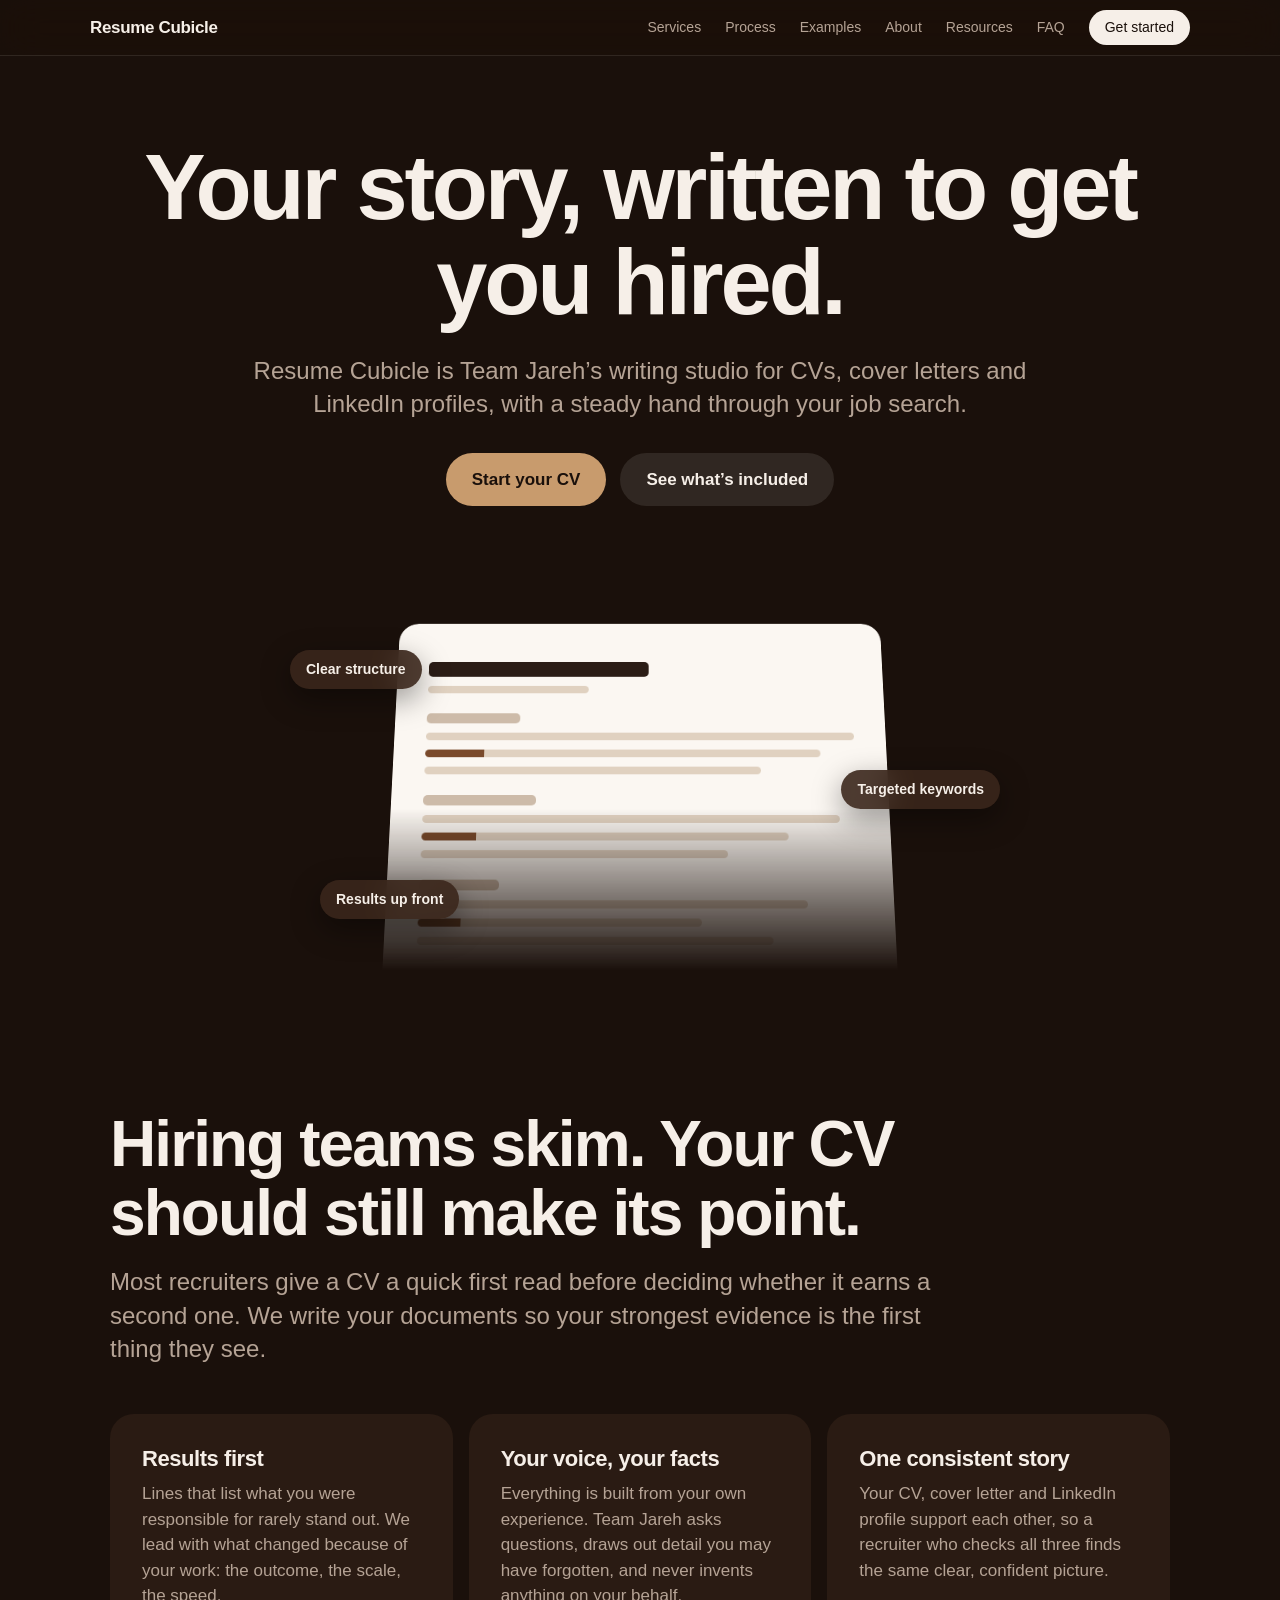
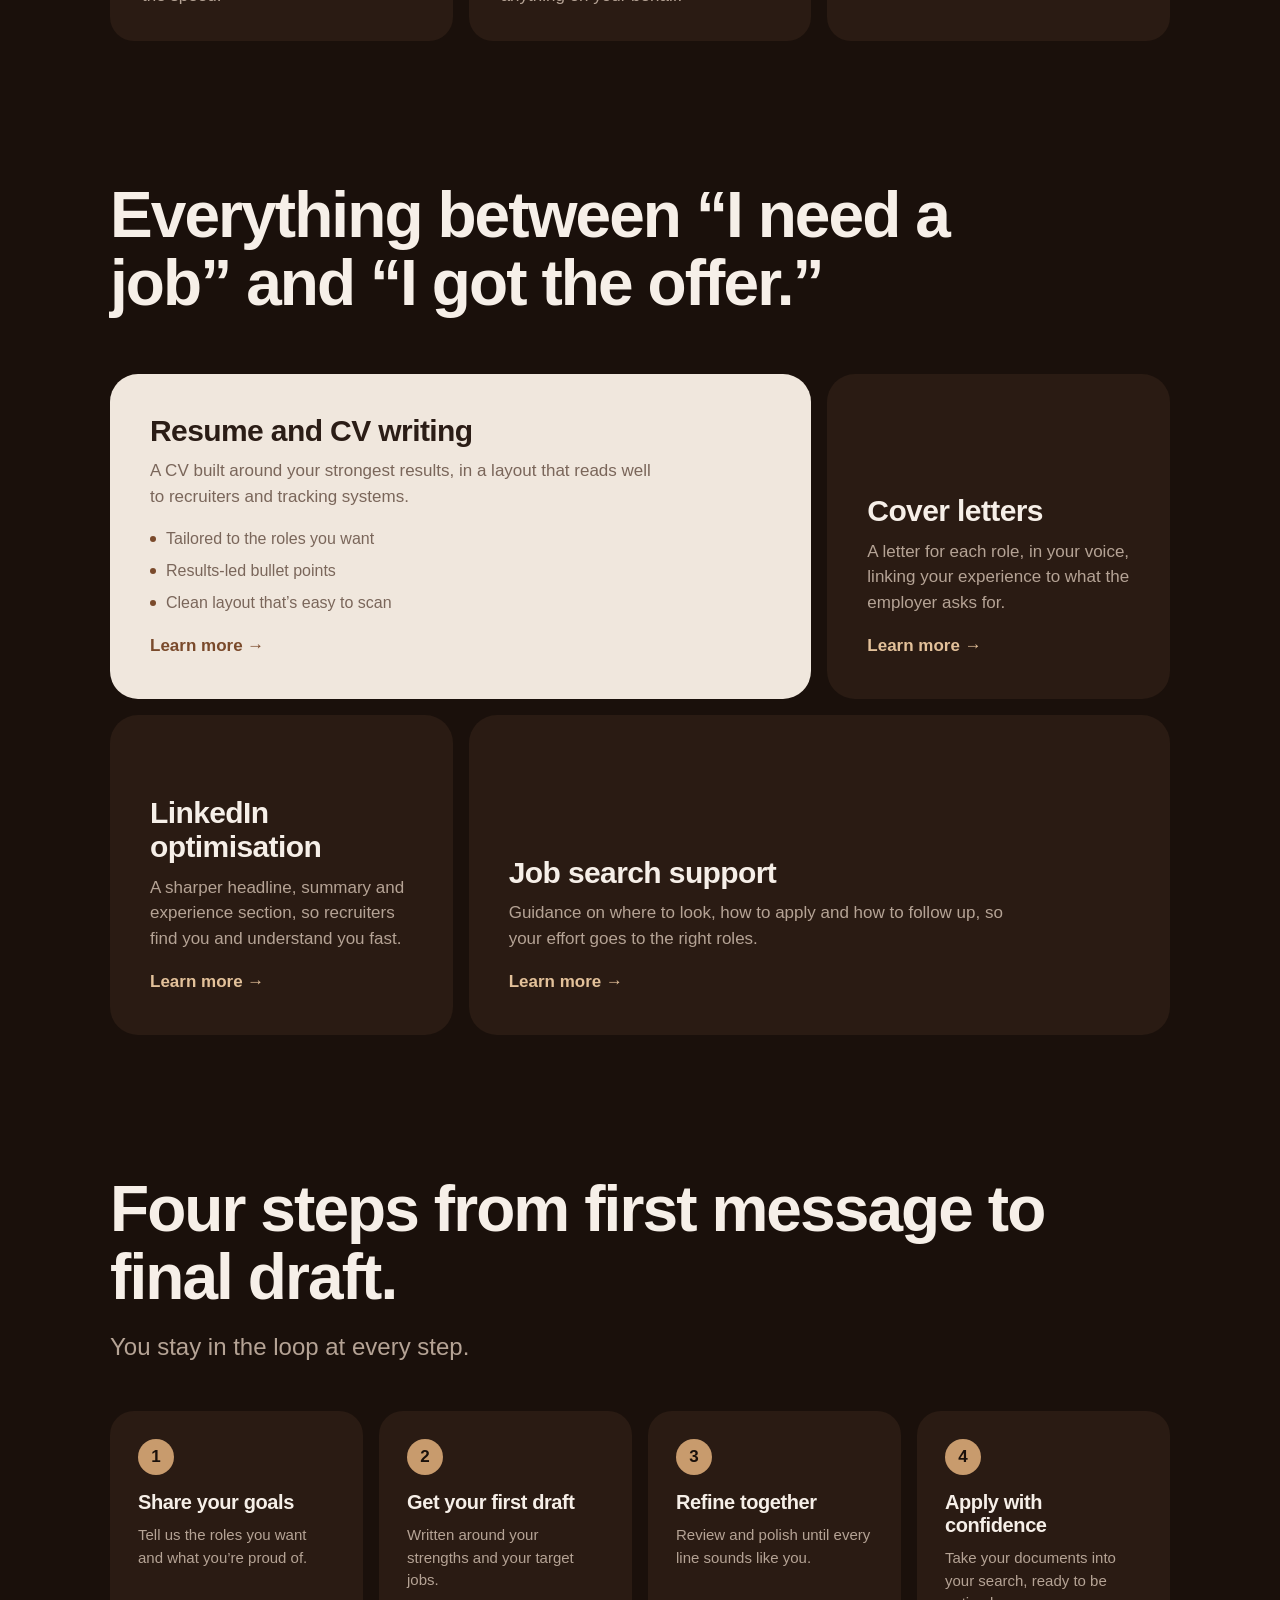
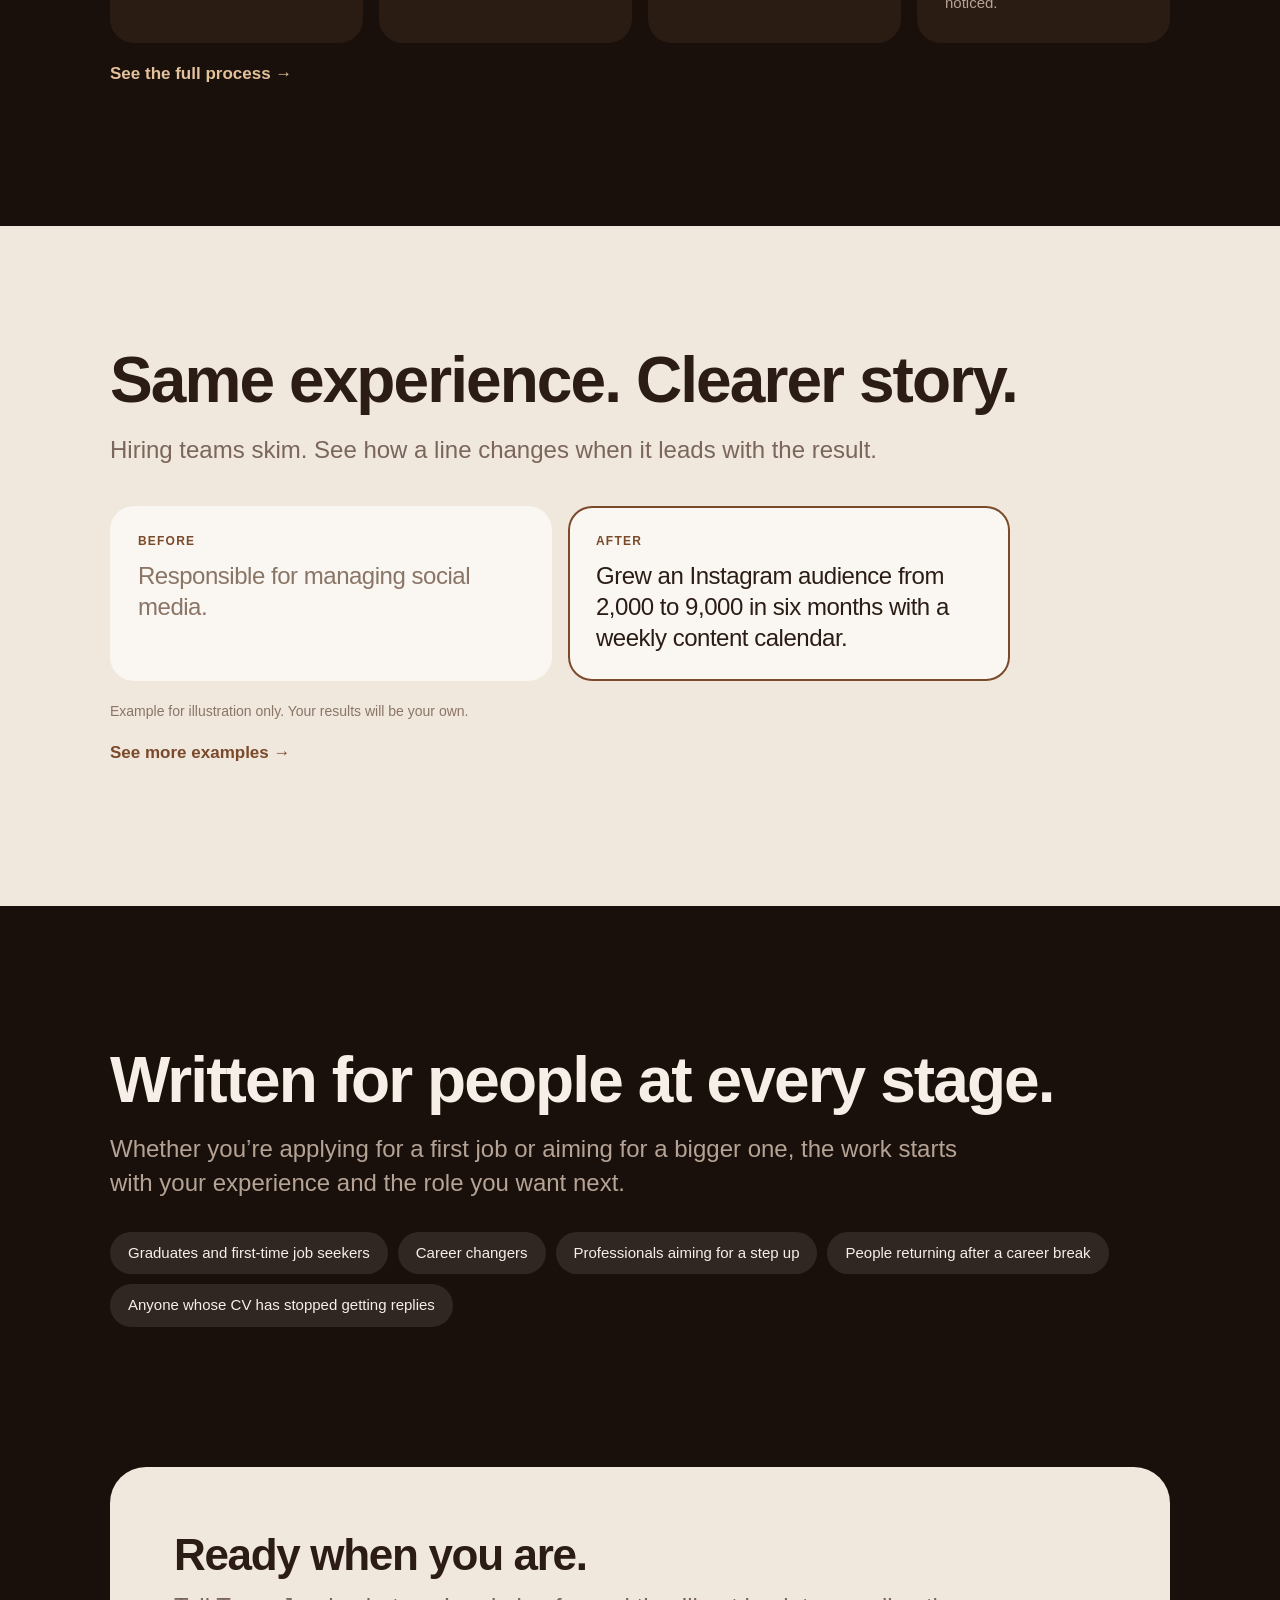
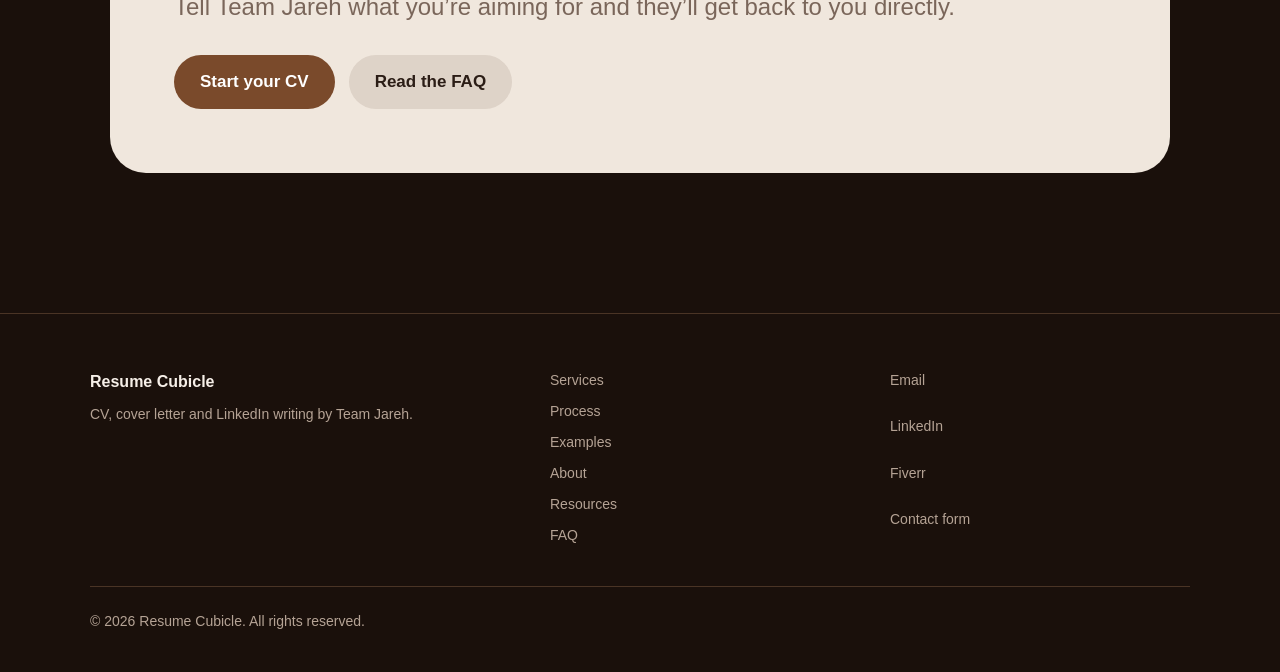
==== index.html @ 6e5d0e98 "first commit" ====
<!DOCTYPE html>
<html lang="en">
<head>
<meta charset="utf-8">
<meta name="viewport" content="width=device-width, initial-scale=1">
<title>Resume Cubicle | CV, cover letter and LinkedIn writing</title>
<meta name="description" content="Resume Cubicle by Team Jareh: CV and resume writing, cover letters, LinkedIn optimisation and job search support.">
<meta name="theme-color" content="#1a100b">
<link rel="stylesheet" href="styles.css">
</head>
<body>
<div class="bar"></div>
<header class="nav">
  <a class="logo" href="index.html">Resume Cubicle</a>
  <button class="menu" id="menu" aria-expanded="false" aria-controls="links">Menu</button>
  <nav id="links" aria-label="Main">
    <a href="services.html">Services</a><a href="process.html">Process</a><a href="examples.html">Examples</a><a href="about.html">About</a><a href="resources.html">Resources</a><a href="faq.html">FAQ</a>
    <a class="pill" href="contact.html">Get started</a>
  </nav>
</header>

<main id="top">
<section class="hero">
  <h1 class="split">Your story, written to get you hired.</h1>
  <p class="lead">Resume Cubicle is Team Jareh’s writing studio for CVs, cover letters and LinkedIn profiles, with a steady hand through your job search.</p>
  <div class="cta"><a class="btn p" href="contact.html">Start your CV</a><a class="btn g" href="services.html">See what’s included</a></div>
  <div class="stage">
    <div class="sheet" id="sheet" aria-hidden="true">
      <i class="t"></i><i style="--w:38%"></i>
      <i class="h" style="--w:22%"></i><i></i><i class="hl" style="--w:92%"></i><i style="--w:78%"></i>
      <i class="h" style="--w:26%"></i><i style="--w:96%"></i><i class="hl" style="--w:84%"></i><i style="--w:70%"></i>
      <i class="h" style="--w:18%"></i><i style="--w:88%"></i><i class="hl" style="--w:64%"></i><i style="--w:80%"></i>
    </div>
    <span class="chip c1" aria-hidden="true">Clear structure</span>
    <span class="chip c2" aria-hidden="true">Targeted keywords</span>
    <span class="chip c3" aria-hidden="true">Results up front</span>
  </div>
</section>

<section class="wrap">
  <h2 class="rv">Hiring teams skim. Your CV should still make its point.</h2>
  <p class="sub rv">Most recruiters give a CV a quick first read before deciding whether it earns a second one. We write your documents so your strongest evidence is the first thing they see.</p>
  <div class="grid3">
    <article class="card rv">
      <h3>Results first</h3>
      <p>Lines that list what you were responsible for rarely stand out. We lead with what changed because of your work: the outcome, the scale, the speed.</p>
    </article>
    <article class="card rv">
      <h3>Your voice, your facts</h3>
      <p>Everything is built from your own experience. Team Jareh asks questions, draws out detail you may have forgotten, and never invents anything on your behalf.</p>
    </article>
    <article class="card rv">
      <h3>One consistent story</h3>
      <p>Your CV, cover letter and LinkedIn profile support each other, so a recruiter who checks all three finds the same clear, confident picture.</p>
    </article>
  </div>
</section>

<section class="wrap" id="services">
  <h2 class="rv">Everything between “I need a job” and “I got the offer.”</h2>
  <div class="bento">
    <article class="tile dark wide rv">
      <h3>Resume and CV writing</h3>
      <p>A CV built around your strongest results, in a layout that reads well to recruiters and tracking systems.</p>
      <ul><li>Tailored to the roles you want</li><li>Results-led bullet points</li><li>Clean layout that’s easy to scan</li></ul>
      <a class="more" href="services.html#cv">Learn more →</a>
    </article>
    <article class="tile s rv">
      <h3>Cover letters</h3>
      <p>A letter for each role, in your voice, linking your experience to what the employer asks for.</p>
      <a class="more" href="services.html#cover">Learn more →</a>
    </article>
    <article class="tile s rv">
      <h3>LinkedIn optimisation</h3>
      <p>A sharper headline, summary and experience section, so recruiters find you and understand you fast.</p>
      <a class="more" href="services.html#linkedin">Learn more →</a>
    </article>
    <article class="tile wide rv">
      <h3>Job search support</h3>
      <p>Guidance on where to look, how to apply and how to follow up, so your effort goes to the right roles.</p>
      <a class="more" href="services.html#search">Learn more →</a>
    </article>
  </div>
</section>

<section class="wrap">
  <h2 class="rv">Four steps from first message to final draft.</h2>
  <p class="sub rv">You stay in the loop at every step.</p>
  <ol class="minis">
    <li class="rv"><b>1</b><h3>Share your goals</h3><p>Tell us the roles you want and what you’re proud of.</p></li>
    <li class="rv"><b>2</b><h3>Get your first draft</h3><p>Written around your strengths and your target jobs.</p></li>
    <li class="rv"><b>3</b><h3>Refine together</h3><p>Review and polish until every line sounds like you.</p></li>
    <li class="rv"><b>4</b><h3>Apply with confidence</h3><p>Take your documents into your search, ready to be noticed.</p></li>
  </ol>
  <a class="more" href="process.html">See the full process →</a>
</section>

<section class="night">
  <div class="wrap">
    <h2 class="rv">Same experience. Clearer story.</h2>
    <p class="sub rv">Hiring teams skim. See how a line changes when it leads with the result.</p>
    <div class="pair rv">
      <div class="b"><small>Before</small>Responsible for managing social media.</div>
      <div class="a"><small>After</small>Grew an Instagram audience from 2,000 to 9,000 in six months with a weekly content calendar.</div>
    </div>
    <p class="fine">Example for illustration only. Your results will be your own.</p>
    <a class="more" href="examples.html">See more examples →</a>
  </div>
</section>

<section class="wrap">
  <h2 class="rv">Written for people at every stage.</h2>
  <p class="sub rv">Whether you’re applying for a first job or aiming for a bigger one, the work starts with your experience and the role you want next.</p>
  <div class="pills rv">
    <span>Graduates and first-time job seekers</span><span>Career changers</span><span>Professionals aiming for a step up</span><span>People returning after a career break</span><span>Anyone whose CV has stopped getting replies</span>
  </div>
</section>

<section class="band">
  <div class="box rv">
    <div>
      <h2>Ready when you are.</h2>
      <p class="sub">Tell Team Jareh what you’re aiming for and they’ll get back to you directly.</p>
    </div>
    <div class="cta"><a class="btn p" href="contact.html">Start your CV</a><a class="btn g" href="faq.html">Read the FAQ</a></div>
  </div>
</section>
</main>

<footer>
  <div class="foot">
    <div><b>Resume Cubicle</b><p>CV, cover letter and LinkedIn writing by Team Jareh.</p></div>
    <ul>
      <li><a href="services.html">Services</a></li><li><a href="process.html">Process</a></li><li><a href="examples.html">Examples</a></li><li><a href="about.html">About</a></li><li><a href="resources.html">Resources</a></li><li><a href="faq.html">FAQ</a></li>
    </ul>
    <ul>
      <li><a data-link="email" href="contact.html">Email</a></li>
      <li><a data-link="linkedin" href="contact.html" target="_blank" rel="noopener noreferrer">LinkedIn</a></li>
      <li><a data-link="fiverr" href="contact.html" target="_blank" rel="noopener noreferrer">Fiverr</a></li>
      <li><a href="contact.html">Contact form</a></li>
    </ul>
  </div>
  <p class="copy">© <span data-year></span> Resume Cubicle. All rights reserved.</p>
</footer>
<script src="app.js"></script>
</body>
</html>
---- styles.css ----
:root{--ink:#f6efe8;--mute:#b5a395;--bg:#1a100b;--mist:#2a1b13;--ac:#c89b6d;--ac2:#e3c19a;--alt:#f0e7dd;--deep:#7a4a2b;--line:#4a3425;--ease:cubic-bezier(.16,1,.3,1)}
*{box-sizing:border-box;margin:0}
html{scroll-behavior:smooth;scroll-padding-top:72px}
body{font:17px/1.5 -apple-system,BlinkMacSystemFont,"SF Pro Display","Segoe UI",Inter,Roboto,Helvetica,Arial,sans-serif;color:var(--ink);background:var(--bg);-webkit-font-smoothing:antialiased}
a{color:inherit;text-decoration:none}
:focus-visible{outline:3px solid var(--ac);outline-offset:3px;border-radius:8px}

/* Progress bar and navigation */
.bar{position:fixed;inset:0 0 auto;height:3px;z-index:60;background:var(--ac);transform:scaleX(var(--sp,0));transform-origin:left}
.nav{position:fixed;inset:0 0 auto;z-index:50;height:56px;display:flex;align-items:center;justify-content:space-between;padding:0 max(20px,calc((100vw - 1100px)/2));background:rgba(26,16,11,.72);-webkit-backdrop-filter:saturate(180%) blur(20px);backdrop-filter:saturate(180%) blur(20px);border-bottom:1px solid rgba(246,239,232,.1)}
.logo{font-weight:650;letter-spacing:-.02em}
.nav nav{display:flex;gap:24px;align-items:center;font-size:14px;color:var(--mute)}
.nav nav a:hover,.nav nav a[aria-current=page]{color:var(--ink)}
.nav .pill{background:var(--ink);color:var(--bg);padding:7px 16px;border-radius:99px}
.nav .pill:hover,.nav nav a.pill[aria-current=page]{color:var(--bg);background:var(--ac)}
.menu{display:none;background:none;border:0;font:inherit;font-size:14px;color:var(--mute);cursor:pointer}

/* Headings and text */
.hero{padding:140px 20px 0;text-align:center;overflow:hidden}
h1{font-size:clamp(42px,8vw,92px);line-height:1.03;letter-spacing:-.035em;font-weight:700;max-width:11em;margin:0 auto}
h1 .w{display:inline-block;opacity:0;transform:translateY(.5em);filter:blur(12px);animation:up 1.1s var(--ease) forwards;animation-delay:calc(var(--i)*90ms + 150ms)}
@keyframes up{to{opacity:1;transform:none;filter:none}}
h2{font-size:clamp(32px,5.5vw,64px);line-height:1.07;letter-spacing:-.03em;font-weight:700;max-width:15em}
h3{font-size:clamp(22px,3vw,30px);letter-spacing:-.02em;line-height:1.15;margin-bottom:10px}
.lead,.sub{color:var(--mute);line-height:1.4;font-size:clamp(18px,2.2vw,24px)}
.lead{max-width:34em;margin:24px auto 0}
.sub{margin-top:18px;max-width:36em}
.eyebrow{font-size:13px;font-weight:600;letter-spacing:.1em;text-transform:uppercase;color:var(--ac2);margin-bottom:18px}
.page-head{max-width:1100px;margin:0 auto;padding:140px 20px 0}
.page-head h1{font-size:clamp(38px,6.5vw,76px);margin:0;max-width:13em}
.page-head .lead{margin:22px 0 0;max-width:36em}
.page-head + .wrap{padding-top:64px}
.more{display:inline-block;margin-top:18px;font-weight:600;color:var(--ac2)}
.more:hover{text-decoration:underline}
.fine{margin-top:20px;font-size:14px;color:#8a7566}

/* Buttons */
.cta{display:flex;gap:14px;justify-content:center;flex-wrap:wrap;margin-top:32px}
.cta.left{justify-content:flex-start}
.btn{display:inline-block;padding:14px 26px;border:0;border-radius:99px;font:inherit;font-weight:600;cursor:pointer;transition:transform .3s var(--ease),background .3s}
.btn:active{transform:scale(.96)}
.btn.p{background:var(--ac);color:#1a100b}.btn.p:hover{background:#dcb88f}
.btn.g{background:rgba(246,239,232,.1)}.btn.g:hover{background:rgba(246,239,232,.17)}
.btn:disabled{opacity:.6;cursor:wait}

/* Hero resume sheet */
.stage{position:relative;max-width:560px;margin:64px auto 0;perspective:1200px}
.sheet{position:relative;overflow:hidden;height:400px;background:#fbf7f2;border-radius:22px 22px 0 0;padding:36px 36px 0;text-align:left;box-shadow:inset 0 0 0 1px rgba(246,239,232,.1);-webkit-mask-image:linear-gradient(#000 55%,transparent);mask-image:linear-gradient(#000 55%,transparent);transform-origin:50% 100%;transform:rotateX(calc(14deg*(1 - var(--p,0)))) scale(calc(.92 + .08*var(--p,0)))}
.sheet i{display:block;height:9px;width:var(--w,100%);margin:11px 0;border-radius:5px;background:#e0d1c0;transform-origin:left;animation:draw .9s var(--ease) both;animation-delay:var(--d,0s)}
.sheet i.t{height:18px;width:52%;background:#2b1d16}
.sheet i.h{height:12px;background:#cdbba9;margin-top:24px}
.sheet i.hl{background:linear-gradient(90deg,#7a4a2b calc(15% + var(--p,0)*85%),#e0d1c0 0)}
@keyframes draw{from{transform:scaleX(0)}}
.chip{position:absolute;padding:9px 16px;border-radius:99px;font-size:14px;font-weight:600;background:rgba(58,38,27,.9);-webkit-backdrop-filter:blur(14px);backdrop-filter:blur(14px);box-shadow:0 10px 30px rgba(0,0,0,.4);animation:float 6s ease-in-out infinite}
.c1{left:-70px;top:80px}.c2{right:-80px;top:200px;animation-delay:-2s}.c3{left:-40px;top:310px;animation-delay:-4s}
@keyframes float{50%{transform:translateY(-12px)}}

/* Layout blocks */
.wrap{max-width:1100px;margin:0 auto;padding:140px 20px 0}
.grid3{display:grid;grid-template-columns:repeat(3,1fr);gap:16px;margin-top:48px}
.card{padding:32px;border-radius:24px;background:var(--mist)}
.card h3{font-size:22px}
.card p{color:var(--mute)}
.card .list{margin-top:16px}
.list{list-style:none;padding:0;display:grid;gap:10px}
.list li{display:flex;gap:12px;color:var(--ink)}
.list li::before{content:"";flex:none;width:6px;height:6px;margin-top:.62em;border-radius:50%;background:var(--ac2)}
.pills{display:flex;flex-wrap:wrap;gap:10px;margin-top:32px}
.pills a,.pills span{padding:10px 18px;border-radius:99px;background:rgba(246,239,232,.1);font-size:15px}
.pills a:hover{background:rgba(246,239,232,.17)}

/* Bento tiles */
.bento{display:grid;grid-template-columns:repeat(6,1fr);gap:16px;margin-top:56px}
.tile{position:relative;overflow:hidden;grid-column:span 3;min-height:320px;padding:40px;border-radius:28px;background:var(--mist);display:flex;flex-direction:column;justify-content:flex-end}
.tile.wide{grid-column:span 4}.tile.s{grid-column:span 2}
.tile p{color:var(--mute);max-width:30em}
.tile.dark{background:var(--alt);color:#2b1d16}.tile.dark p,.tile.dark li{color:#7a665a}.tile.dark li::before{background:var(--deep)}.tile.dark .more{color:var(--deep)}
.tile ul{list-style:none;padding:0;margin-top:18px;display:grid;gap:8px}
.tile li{display:flex;align-items:center;gap:10px;font-size:16px}
.tile li::before{content:"";width:6px;height:6px;border-radius:50%;background:var(--ac2)}
.tile::after{content:"";position:absolute;inset:0;pointer-events:none;opacity:0;transition:opacity .4s;background:radial-gradient(360px circle at var(--mx,50%) var(--my,50%),rgba(200,155,109,.14),transparent 60%)}
.tile:hover::after{opacity:1}

/* Short step cards (home) */
.minis{list-style:none;padding:0;display:grid;grid-template-columns:repeat(4,1fr);gap:16px;margin-top:48px}
.minis li{padding:28px;border-radius:24px;background:var(--mist)}
.minis b{display:grid;place-items:center;width:36px;height:36px;margin-bottom:16px;border-radius:50%;background:var(--ac);color:#1a100b}
.minis h3{font-size:20px}
.minis p{color:var(--mute);font-size:15px}

/* Process timeline */
.proc{display:grid;grid-template-columns:1fr 1.2fr;gap:60px;align-items:start}
.proc .sticky{position:sticky;top:120px}
.steps{list-style:none;position:relative;padding-left:44px;border-left:2px solid var(--line)}
.steps::before{content:"";position:absolute;left:-2px;top:0;width:2px;height:calc(var(--sf,0)*100%);background:var(--ac)}
.step{position:relative;padding-bottom:96px}
.js .step{opacity:.28;transition:opacity .6s}
.step:last-child{padding-bottom:0}
.js .step.on{opacity:1}
.step p{color:var(--mute);max-width:28em;margin-top:10px}
.step .list{margin-top:16px}
.n{position:absolute;left:-65px;top:0;width:40px;height:40px;border-radius:50%;display:grid;place-items:center;font-weight:700;background:var(--bg);border:2px solid var(--line);transition:.5s var(--ease)}
.step.on .n{background:var(--ac);border-color:var(--ac);color:#1a100b;transform:scale(1.08)}

/* Two-column sections (services, resources) */
.sec{display:grid;grid-template-columns:1fr 1.5fr;gap:60px;padding:72px 0;border-top:1px solid var(--line)}
.sec .head{position:sticky;top:110px;align-self:start}
.sec .num{font-size:14px;font-weight:600;letter-spacing:.1em;color:var(--ac2)}
.sec h2{font-size:clamp(28px,4vw,44px);margin-top:10px}
.sec h4{margin-top:30px;font-size:13px;letter-spacing:.1em;text-transform:uppercase;color:var(--ac2)}
.sec p{color:var(--mute);margin-top:12px;max-width:36em}
.sec .list{margin-top:14px}
.sec .ex{margin-top:16px;padding:20px 24px;border-radius:18px;background:var(--mist);color:var(--ink);max-width:36em}

/* Table */
.tblwrap{overflow-x:auto;margin-top:40px;border-radius:24px;background:var(--mist)}
table{width:100%;min-width:560px;border-collapse:collapse}
th,td{padding:20px 26px;text-align:left;vertical-align:top;border-bottom:1px solid var(--line)}
th{font-size:13px;letter-spacing:.08em;text-transform:uppercase;color:var(--ac2);font-weight:600}
td{color:var(--mute)}td:first-child{color:var(--ink);font-weight:600}
tr:last-child td{border-bottom:0}

/* Before / after */
.night{margin-top:140px;padding-bottom:140px;background:var(--alt);color:#2b1d16}
.page-head + .night{margin-top:80px}
.night .wrap{padding-top:120px}.page-head + .night .wrap{padding-top:72px}
.night .sub{color:#7a665a}
.seg{position:relative;display:inline-flex;margin-top:32px;padding:4px;border-radius:99px;background:#e2d3c3}
.seg.stick{position:sticky;top:70px;z-index:5;box-shadow:0 6px 20px rgba(60,30,10,.12)}
.seg::before{content:"";position:absolute;top:4px;bottom:4px;left:4px;width:calc(50% - 4px);border-radius:99px;background:#d6c3af;transition:transform .5s var(--ease),background .5s}
.seg[data-v=after]::before{transform:translateX(100%);background:var(--deep)}.seg[data-v=after] button[aria-pressed=true]{color:#fff}
.seg button{position:relative;z-index:1;border:0;background:none;color:#2b1d16;font:inherit;font-size:15px;padding:10px 28px;border-radius:99px;cursor:pointer}
.grp{margin-top:56px;font-size:14px;letter-spacing:.1em;text-transform:uppercase;color:var(--deep)}
.bl{list-style:none;padding:0;margin-top:16px;display:grid;gap:14px;max-width:780px}
.bl li{padding:22px 26px;border-radius:20px;background:#faf6f1;font-size:clamp(18px,2.6vw,26px);line-height:1.25;letter-spacing:-.02em;transition:color .5s}
.bl[data-v=before] li{color:#8a7566}
.bl .txt{display:block;transition:opacity .3s,transform .5s var(--ease),filter .3s}
.bl.swap .txt{opacity:0;transform:translateY(10px);filter:blur(6px)}
.bl.swap li:nth-child(2) .txt{transition-delay:.06s}.bl.swap li:nth-child(3) .txt{transition-delay:.12s}
.bl small{display:block;margin-top:10px;font-size:14px;letter-spacing:0;color:#8a7566}
.pair{display:grid;grid-template-columns:1fr 1fr;gap:16px;margin-top:40px;max-width:900px}
.pair div{padding:28px;border-radius:24px;background:#faf6f1;font-size:clamp(18px,2.2vw,24px);line-height:1.3;letter-spacing:-.02em}
.pair .b{color:#8a7566}.pair .a{box-shadow:inset 0 0 0 2px var(--deep)}
.pair small{display:block;margin-bottom:10px;font-size:12px;font-weight:600;letter-spacing:.1em;text-transform:uppercase;color:var(--deep)}
.night .more{color:var(--deep)}

/* FAQ */
.faq{max-width:780px;margin-top:24px}
.faq h3{margin:56px 0 0;font-size:14px;letter-spacing:.1em;text-transform:uppercase;color:var(--ac2)}
details{padding:22px 0;border-bottom:1px solid var(--line)}
summary{display:flex;justify-content:space-between;gap:20px;list-style:none;cursor:pointer;font-size:clamp(18px,2.4vw,22px);font-weight:600}
summary::-webkit-details-marker{display:none}
summary::after{content:"+";font-size:30px;font-weight:300;line-height:1;color:var(--mute);transition:transform .4s var(--ease)}
details[open] summary::after{transform:rotate(45deg)}
details p{margin-top:12px;color:var(--mute);animation:drop .5s var(--ease)}
@keyframes drop{from{opacity:0;transform:translateY(-8px)}}

/* Closing call to action */
.band{max-width:1100px;margin:140px auto 0;padding:0 20px}
.band .box{display:flex;flex-wrap:wrap;align-items:center;justify-content:space-between;gap:32px;padding:clamp(28px,6vw,64px);border-radius:36px;background:var(--alt);color:#2b1d16}
.band h2{font-size:clamp(28px,4vw,44px)}
.band .sub{color:#7a665a;margin-top:12px}
.band .cta{margin-top:0}
.band .btn.p{background:var(--deep);color:#fff}.band .btn.p:hover{background:#5c3720}
.band .btn.g{background:rgba(60,30,10,.1);color:#2b1d16}.band .btn.g:hover{background:rgba(60,30,10,.17)}

/* Contact */
.contact{max-width:1100px;margin:64px auto 0;padding:0 20px}
.panel{display:grid;grid-template-columns:1fr 1fr;gap:48px;padding:clamp(28px,6vw,72px);border-radius:36px;color:#2b1d16;background:#ebdfd2}
.panel .sub{color:#7a665a}.panel .fine{color:#7a665a;min-height:1.5em}
form{display:grid;gap:18px}
label{display:grid;gap:8px;font-size:14px;color:#7a665a}
input,select,textarea{width:100%;padding:14px 16px;border:1px solid rgba(60,30,10,.2);border-radius:14px;background:rgba(255,255,255,.6);color:#2b1d16;font:inherit;font-size:16px}
select option{color:#000}
input:focus,select:focus,textarea:focus{outline:2px solid var(--deep);outline-offset:2px}
.panel .btn.p{background:var(--deep);color:#fff}.panel .btn.p:hover{background:#5c3720}
.links{list-style:none;padding:0;display:grid;gap:12px;margin-top:32px;max-width:360px}
.links a{display:flex;align-items:center;gap:14px;padding:8px 22px 8px 8px;border-radius:99px;font-weight:600;background:rgba(255,255,255,.6);border:1px solid rgba(60,30,10,.12);transition:transform .4s var(--ease),background .3s}
.links a:hover{background:#fff;transform:translateX(6px)}
.links svg{flex:none;width:44px;height:44px;padding:11px;border-radius:50%;background:var(--deep);color:#fff}
.hp{position:absolute;left:-9999px}

/* Footer */
footer{margin-top:140px;border-top:1px solid var(--line);padding:56px 20px 40px;color:var(--mute);font-size:14px}
.foot{max-width:1100px;margin:0 auto;display:grid;grid-template-columns:1.4fr 1fr 1fr;gap:40px}
.foot b{color:var(--ink);font-size:16px}
.foot p{margin-top:10px;max-width:24em}
.foot ul{list-style:none;padding:0;display:grid;gap:10px}
.foot a:hover{color:var(--ink)}
.copy{max-width:1100px;margin:40px auto 0;padding-top:24px;border-top:1px solid var(--line)}

/* Reveal on scroll */
.js .rv{opacity:0;transform:translateY(32px);transition:opacity 1s var(--ease),transform 1s var(--ease)}
.js .rv.in{opacity:1;transform:none}

@media(max-width:900px){
.menu{display:block}
.nav nav{position:absolute;top:56px;left:0;right:0;display:none;flex-direction:column;align-items:stretch;gap:0;padding:8px 20px 20px;background:rgba(26,16,11,.97);font-size:18px}
.nav nav.open{display:flex}.nav nav a{padding:12px 0}.nav .pill{text-align:center;margin-top:8px}
.bento,.grid3,.pair,.foot{grid-template-columns:1fr}
.minis{grid-template-columns:repeat(2,1fr)}
.tile,.tile.wide,.tile.s{grid-column:auto;min-height:240px;padding:30px}
.proc,.panel,.sec{grid-template-columns:1fr;gap:28px}
.proc .sticky,.sec .head{position:static}
.sec{padding:56px 0}
.c1{left:-8px}.c2{right:-8px}.c3{left:-4px}
.wrap{padding-top:100px}
.night .wrap{padding-top:80px}
}
@media(max-width:560px){.minis{grid-template-columns:1fr}}
@media(prefers-reduced-motion:reduce){
*{animation:none!important;transition:none!important}
html{scroll-behavior:auto}
h1 .w,.js .rv{opacity:1;transform:none;filter:none}
}
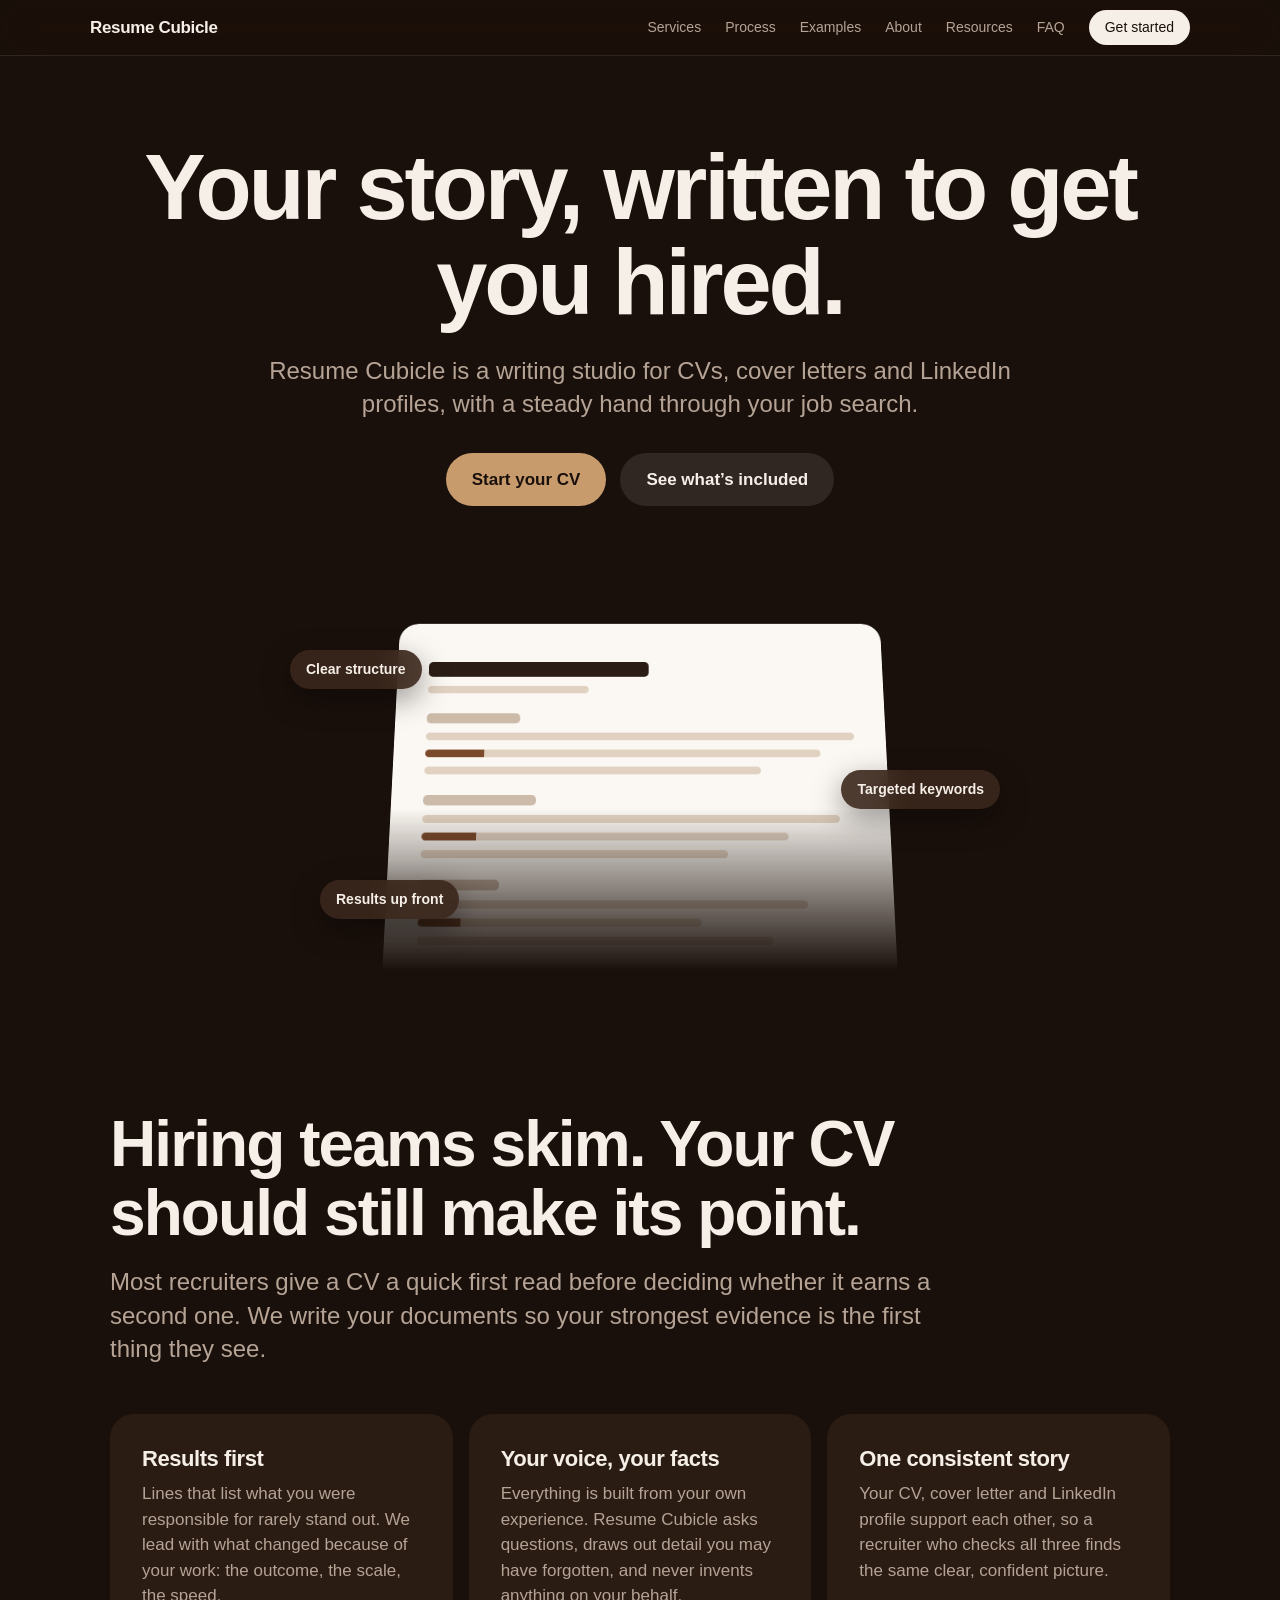
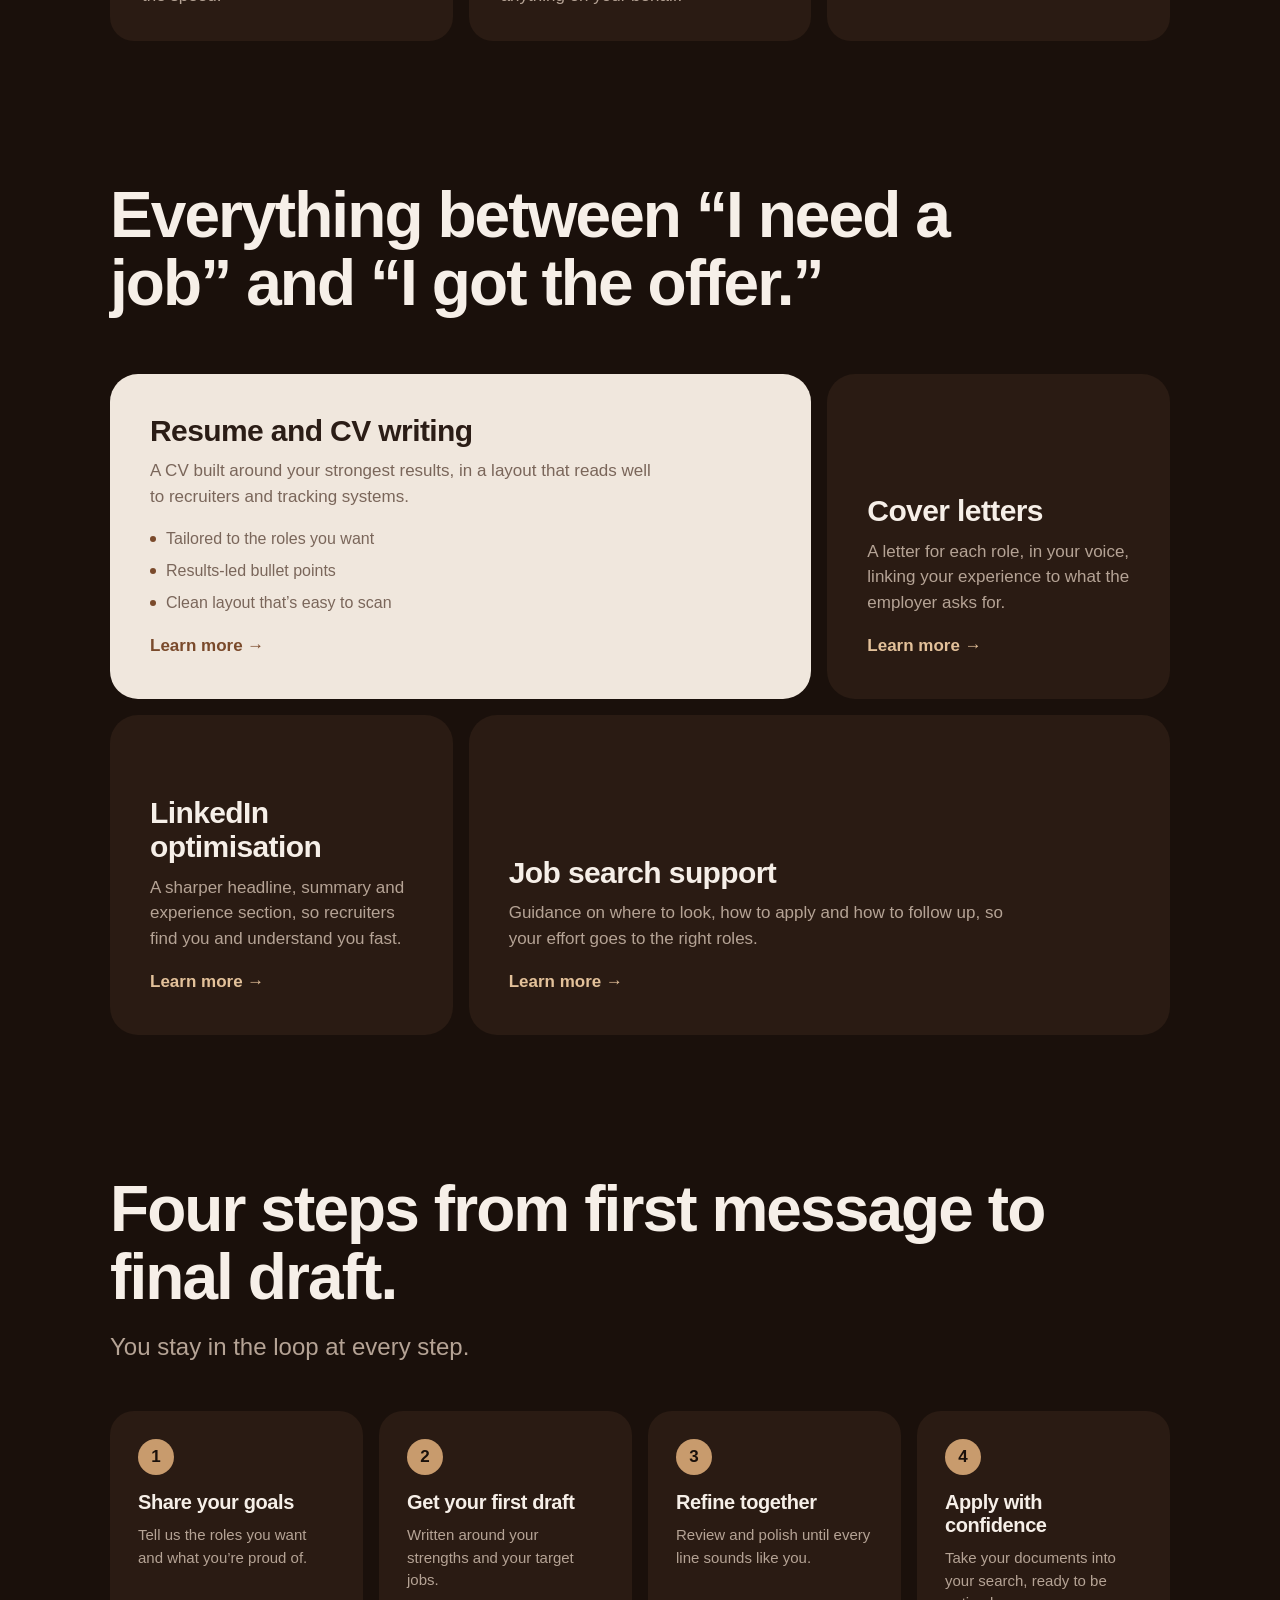
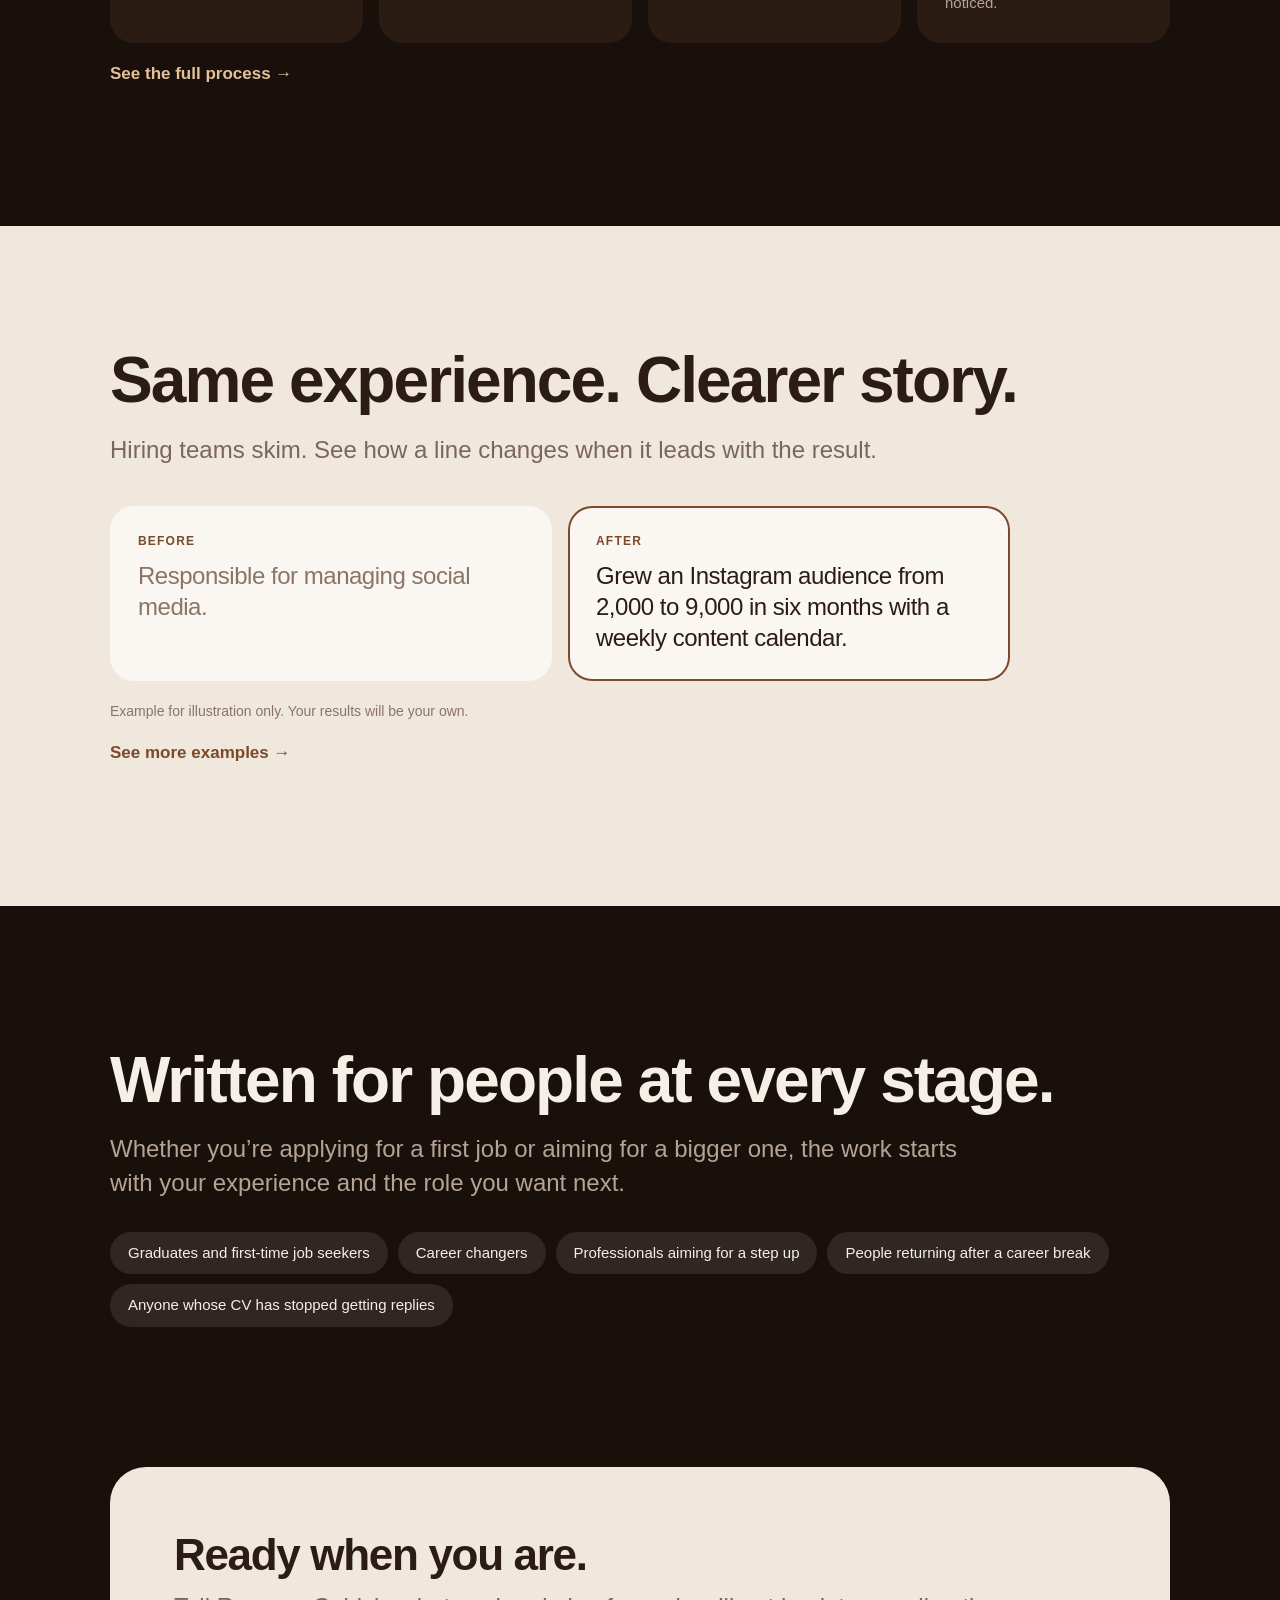
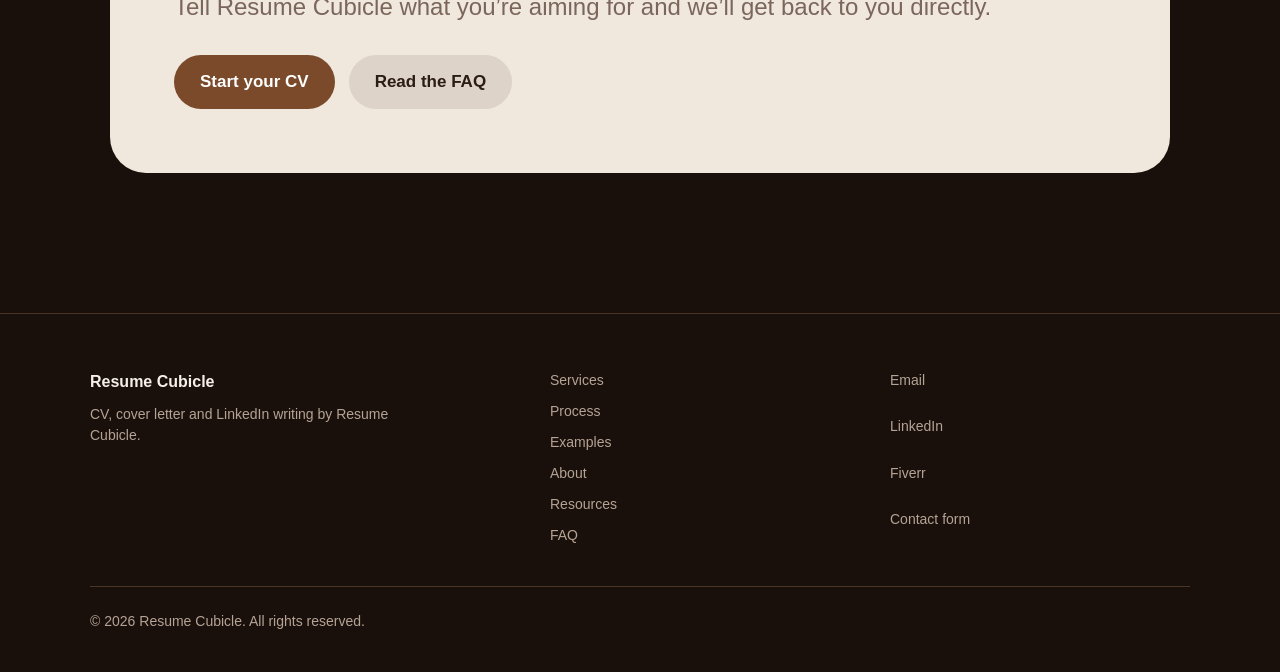
==== commit 10444f7f: "resume correction" ====
--- a/index.html
+++ b/index.html
@@ -4,7 +4,7 @@
 <meta charset="utf-8">
 <meta name="viewport" content="width=device-width, initial-scale=1">
 <title>Resume Cubicle | CV, cover letter and LinkedIn writing</title>
-<meta name="description" content="Resume Cubicle by Team Jareh: CV and resume writing, cover letters, LinkedIn optimisation and job search support.">
+<meta name="description" content="Resume Cubicle: CV and resume writing, cover letters, LinkedIn optimisation and job search support.">
 <meta name="theme-color" content="#1a100b">
 <link rel="stylesheet" href="styles.css">
 </head>
@@ -22,7 +22,7 @@
 <main id="top">
 <section class="hero">
   <h1 class="split">Your story, written to get you hired.</h1>
-  <p class="lead">Resume Cubicle is Team Jareh’s writing studio for CVs, cover letters and LinkedIn profiles, with a steady hand through your job search.</p>
+  <p class="lead">Resume Cubicle is a writing studio for CVs, cover letters and LinkedIn profiles, with a steady hand through your job search.</p>
   <div class="cta"><a class="btn p" href="contact.html">Start your CV</a><a class="btn g" href="services.html">See what’s included</a></div>
   <div class="stage">
     <div class="sheet" id="sheet" aria-hidden="true">
@@ -47,7 +47,7 @@
     </article>
     <article class="card rv">
       <h3>Your voice, your facts</h3>
-      <p>Everything is built from your own experience. Team Jareh asks questions, draws out detail you may have forgotten, and never invents anything on your behalf.</p>
+      <p>Everything is built from your own experience. Resume Cubicle asks questions, draws out detail you may have forgotten, and never invents anything on your behalf.</p>
     </article>
     <article class="card rv">
       <h3>One consistent story</h3>
@@ -120,7 +120,7 @@
   <div class="box rv">
     <div>
       <h2>Ready when you are.</h2>
-      <p class="sub">Tell Team Jareh what you’re aiming for and they’ll get back to you directly.</p>
+      <p class="sub">Tell Resume Cubicle what you’re aiming for and we’ll get back to you directly.</p>
     </div>
     <div class="cta"><a class="btn p" href="contact.html">Start your CV</a><a class="btn g" href="faq.html">Read the FAQ</a></div>
   </div>
@@ -129,7 +129,7 @@
 
 <footer>
   <div class="foot">
-    <div><b>Resume Cubicle</b><p>CV, cover letter and LinkedIn writing by Team Jareh.</p></div>
+    <div><b>Resume Cubicle</b><p>CV, cover letter and LinkedIn writing by Resume Cubicle.</p></div>
     <ul>
       <li><a href="services.html">Services</a></li><li><a href="process.html">Process</a></li><li><a href="examples.html">Examples</a></li><li><a href="about.html">About</a></li><li><a href="resources.html">Resources</a></li><li><a href="faq.html">FAQ</a></li>
     </ul>
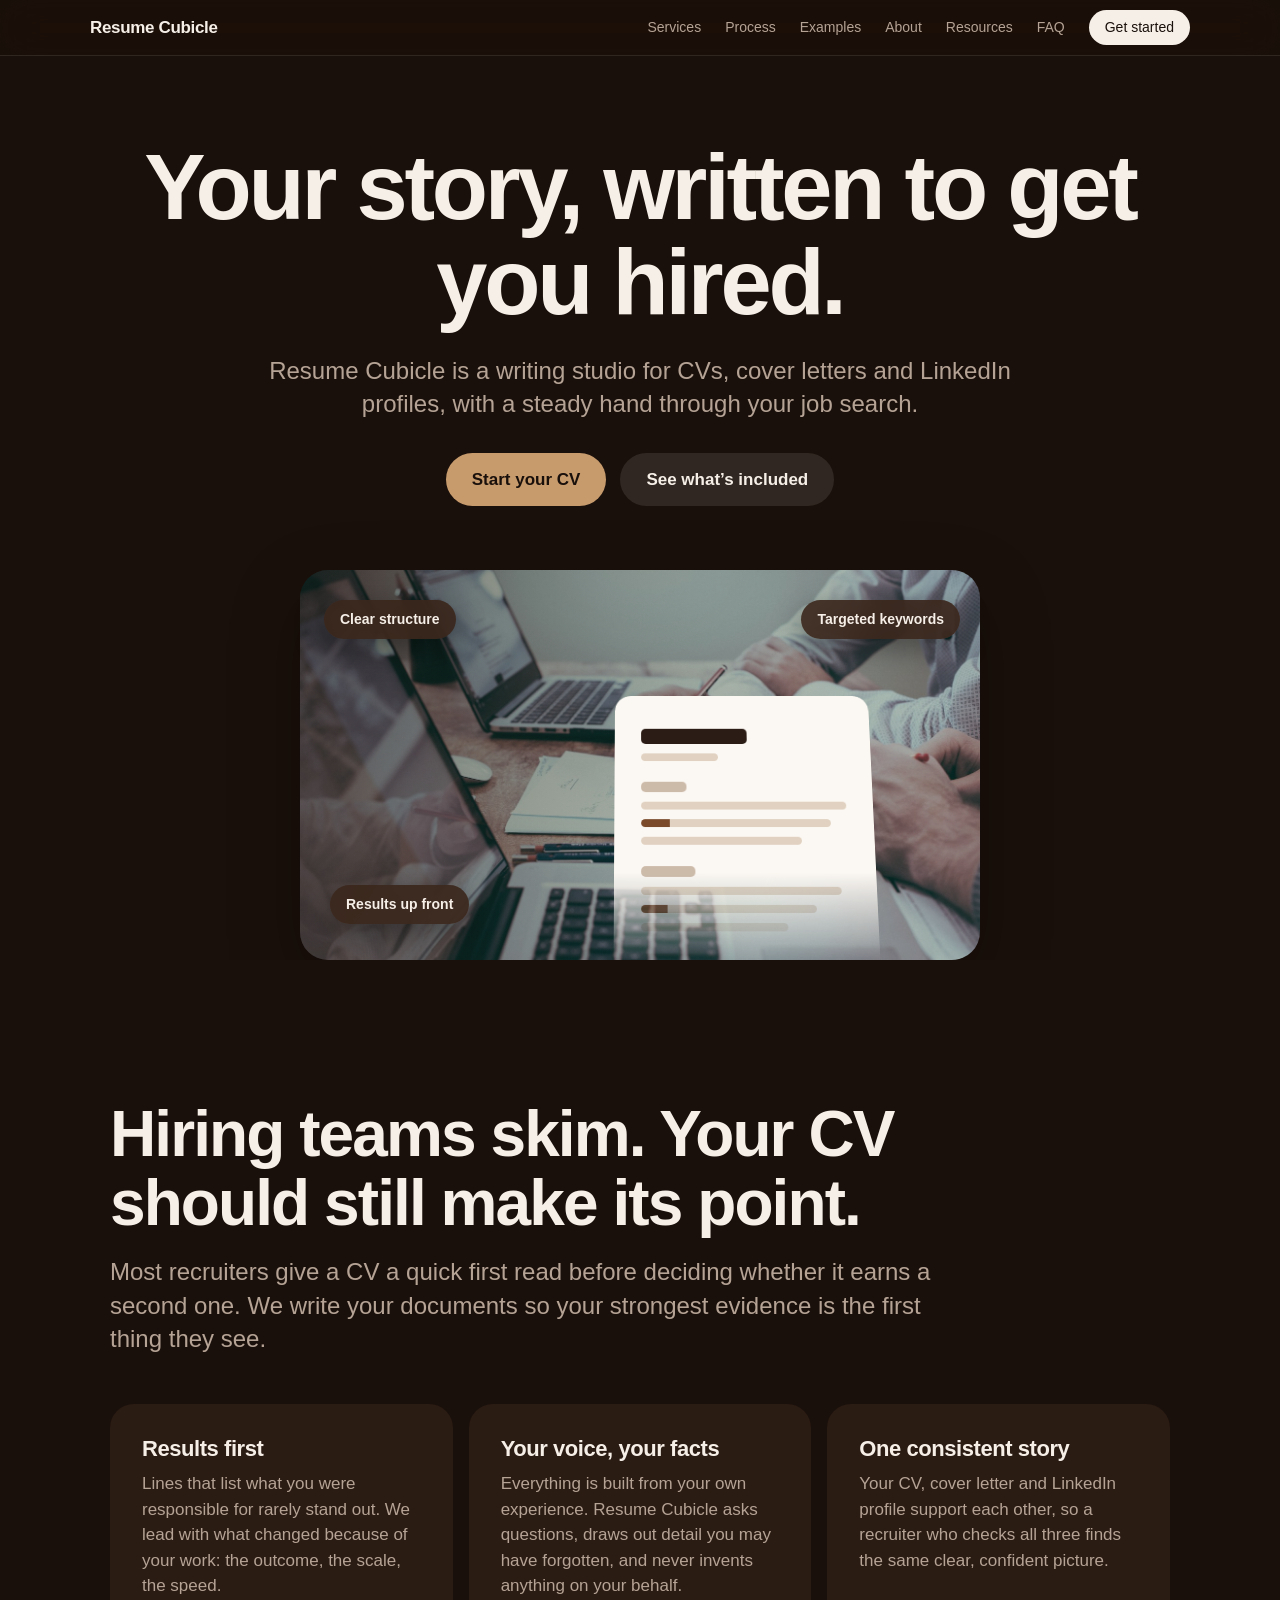
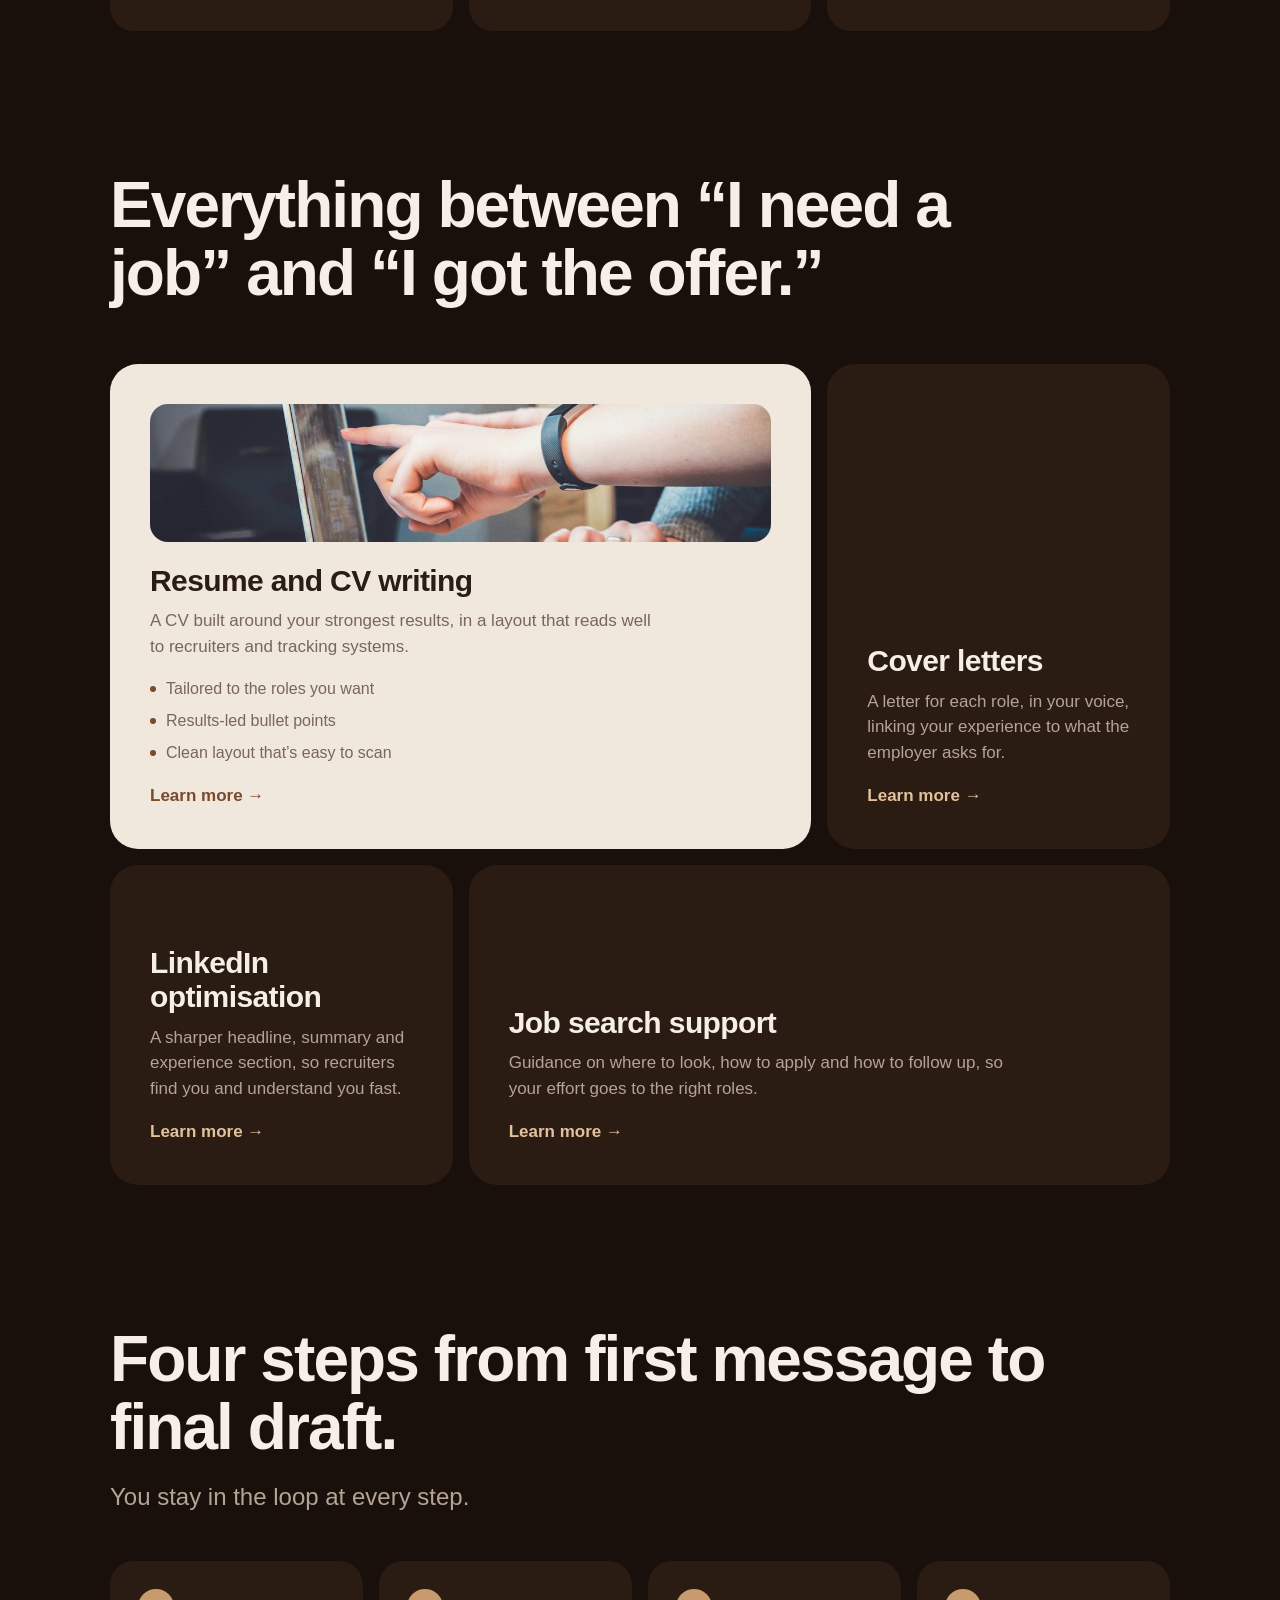
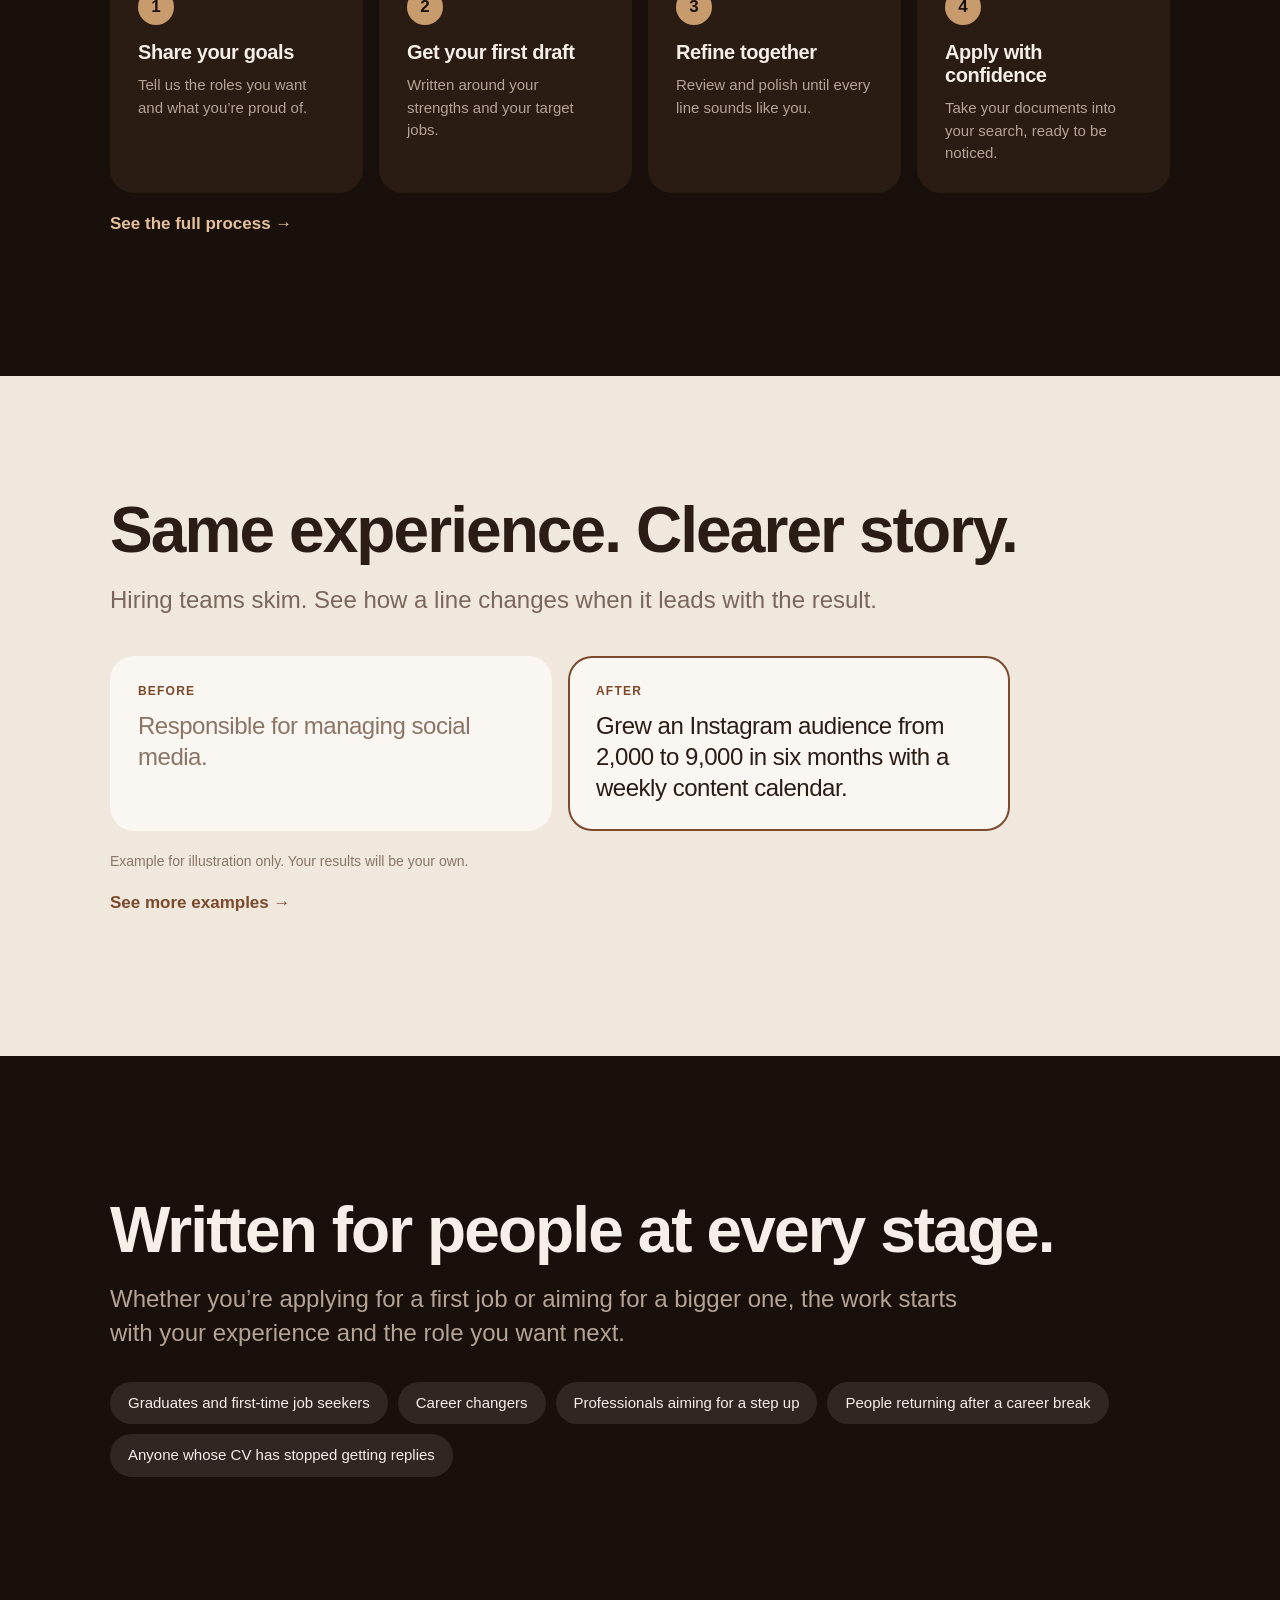
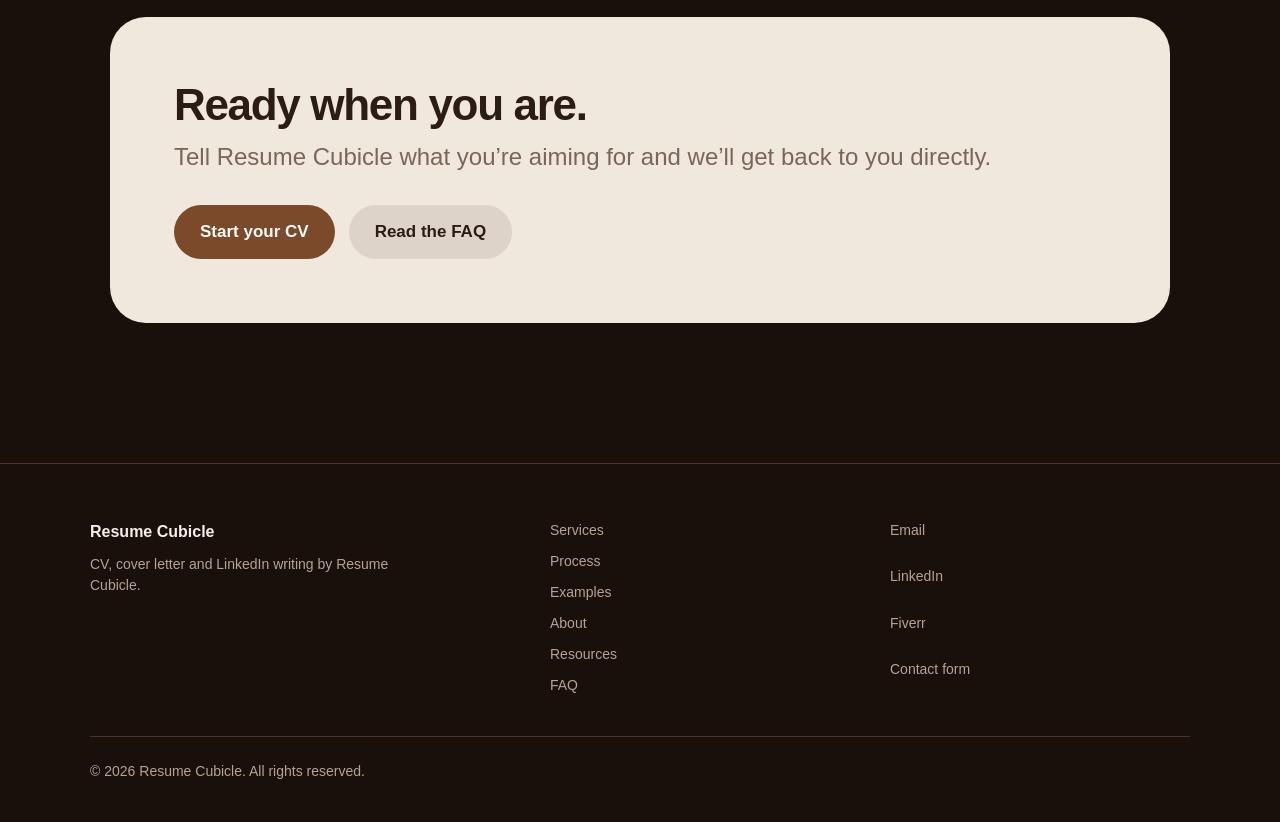
==== commit f57c3574: "images" ====
--- a/index.html
+++ b/index.html
@@ -25,6 +25,7 @@
   <p class="lead">Resume Cubicle is a writing studio for CVs, cover letters and LinkedIn profiles, with a steady hand through your job search.</p>
   <div class="cta"><a class="btn p" href="contact.html">Start your CV</a><a class="btn g" href="services.html">See what’s included</a></div>
   <div class="stage">
+    <img class="stage-photo" src="assets/images/career-conversation.jpg" alt="Colleagues reviewing notes and a laptop together" width="1400" height="934" fetchpriority="high" decoding="async">
     <div class="sheet" id="sheet" aria-hidden="true">
       <i class="t"></i><i style="--w:38%"></i>
       <i class="h" style="--w:22%"></i><i></i><i class="hl" style="--w:92%"></i><i style="--w:78%"></i>
@@ -60,6 +61,7 @@
   <h2 class="rv">Everything between “I need a job” and “I got the offer.”</h2>
   <div class="bento">
     <article class="tile dark wide rv">
+      <img class="tile-photo" src="assets/images/job-search.jpg" alt="A person pointing at a laptop while a colleague works beside them" width="1100" height="733" loading="lazy" decoding="async">
       <h3>Resume and CV writing</h3>
       <p>A CV built around your strongest results, in a layout that reads well to recruiters and tracking systems.</p>
       <ul><li>Tailored to the roles you want</li><li>Results-led bullet points</li><li>Clean layout that’s easy to scan</li></ul>
--- a/styles.css
+++ b/styles.css
@@ -44,15 +44,17 @@
 .btn:disabled{opacity:.6;cursor:wait}
 
 /* Hero resume sheet */
-.stage{position:relative;max-width:560px;margin:64px auto 0;perspective:1200px}
-.sheet{position:relative;overflow:hidden;height:400px;background:#fbf7f2;border-radius:22px 22px 0 0;padding:36px 36px 0;text-align:left;box-shadow:inset 0 0 0 1px rgba(246,239,232,.1);-webkit-mask-image:linear-gradient(#000 55%,transparent);mask-image:linear-gradient(#000 55%,transparent);transform-origin:50% 100%;transform:rotateX(calc(14deg*(1 - var(--p,0)))) scale(calc(.92 + .08*var(--p,0)))}
+.stage{position:relative;height:390px;max-width:680px;margin:64px auto 0;perspective:1200px}
+.stage-photo{position:absolute;z-index:0;inset:0;width:100%;height:100%;object-fit:cover;object-position:center 55%;border-radius:28px;filter:brightness(.78) saturate(.82);box-shadow:0 24px 70px rgba(0,0,0,.32)}
+.stage::after{content:"";position:absolute;z-index:0;inset:0;border-radius:28px;pointer-events:none;background:linear-gradient(110deg,rgba(26,16,11,.42),transparent 72%)}
+.sheet{position:absolute;z-index:1;right:13%;bottom:0;overflow:hidden;width:min(290px,48%);height:300px;background:#fbf7f2;border-radius:18px 18px 0 0;padding:28px 30px 0;text-align:left;box-shadow:0 14px 40px rgba(0,0,0,.34),inset 0 0 0 1px rgba(246,239,232,.1);-webkit-mask-image:linear-gradient(#000 68%,transparent);mask-image:linear-gradient(#000 68%,transparent);transform-origin:50% 100%;transform:rotateX(calc(14deg*(1 - var(--p,0)))) scale(calc(.92 + .08*var(--p,0)))}
 .sheet i{display:block;height:9px;width:var(--w,100%);margin:11px 0;border-radius:5px;background:#e0d1c0;transform-origin:left;animation:draw .9s var(--ease) both;animation-delay:var(--d,0s)}
 .sheet i.t{height:18px;width:52%;background:#2b1d16}
 .sheet i.h{height:12px;background:#cdbba9;margin-top:24px}
 .sheet i.hl{background:linear-gradient(90deg,#7a4a2b calc(15% + var(--p,0)*85%),#e0d1c0 0)}
 @keyframes draw{from{transform:scaleX(0)}}
-.chip{position:absolute;padding:9px 16px;border-radius:99px;font-size:14px;font-weight:600;background:rgba(58,38,27,.9);-webkit-backdrop-filter:blur(14px);backdrop-filter:blur(14px);box-shadow:0 10px 30px rgba(0,0,0,.4);animation:float 6s ease-in-out infinite}
-.c1{left:-70px;top:80px}.c2{right:-80px;top:200px;animation-delay:-2s}.c3{left:-40px;top:310px;animation-delay:-4s}
+.chip{position:absolute;z-index:2;padding:9px 16px;border-radius:99px;font-size:14px;font-weight:600;background:rgba(58,38,27,.9);-webkit-backdrop-filter:blur(14px);backdrop-filter:blur(14px);box-shadow:0 10px 30px rgba(0,0,0,.4);animation:float 6s ease-in-out infinite}
+.c1{left:24px;top:30px}.c2{right:20px;top:30px;animation-delay:-2s}.c3{left:30px;top:315px;animation-delay:-4s}
 @keyframes float{50%{transform:translateY(-12px)}}
 
 /* Layout blocks */
@@ -74,6 +76,7 @@
 .tile{position:relative;overflow:hidden;grid-column:span 3;min-height:320px;padding:40px;border-radius:28px;background:var(--mist);display:flex;flex-direction:column;justify-content:flex-end}
 .tile.wide{grid-column:span 4}.tile.s{grid-column:span 2}
 .tile p{color:var(--mute);max-width:30em}
+.tile-photo{display:block;width:100%;height:138px;margin-bottom:22px;border-radius:18px;object-fit:cover;object-position:center 54%}
 .tile.dark{background:var(--alt);color:#2b1d16}.tile.dark p,.tile.dark li{color:#7a665a}.tile.dark li::before{background:var(--deep)}.tile.dark .more{color:var(--deep)}
 .tile ul{list-style:none;padding:0;margin-top:18px;display:grid;gap:8px}
 .tile li{display:flex;align-items:center;gap:10px;font-size:16px}
@@ -111,6 +114,9 @@
 .sec p{color:var(--mute);margin-top:12px;max-width:36em}
 .sec .list{margin-top:14px}
 .sec .ex{margin-top:16px;padding:20px 24px;border-radius:18px;background:var(--mist);color:var(--ink);max-width:36em}
+.about-photo{margin-top:24px}
+.about-photo img{display:block;width:100%;height:250px;border-radius:22px;object-fit:cover;object-position:center 68%;filter:saturate(.82)}
+.about-photo figcaption{margin-top:10px;font-size:14px;color:var(--mute)}
 
 /* Table */
 .tblwrap{overflow-x:auto;margin-top:40px;border-radius:24px;background:var(--mist)}
@@ -203,11 +209,19 @@
 .proc,.panel,.sec{grid-template-columns:1fr;gap:28px}
 .proc .sticky,.sec .head{position:static}
 .sec{padding:56px 0}
-.c1{left:-8px}.c2{right:-8px}.c3{left:-4px}
+.c1{left:14px}.c2{right:14px}.c3{left:18px}
 .wrap{padding-top:100px}
 .night .wrap{padding-top:80px}
 }
 @media(max-width:560px){.minis{grid-template-columns:1fr}}
+@media(max-width:560px){
+.stage{height:320px;margin-top:48px}
+.stage-photo,.stage::after{border-radius:22px}
+.sheet{right:8%;width:48%;height:245px;padding:22px 20px 0}
+.chip{padding:7px 11px;font-size:12px}
+.c1{top:22px;left:12px}.c2{top:22px;right:10px}.c3{top:267px;left:16px}
+.tile-photo{height:124px}
+}
 @media(prefers-reduced-motion:reduce){
 *{animation:none!important;transition:none!important}
 html{scroll-behavior:auto}
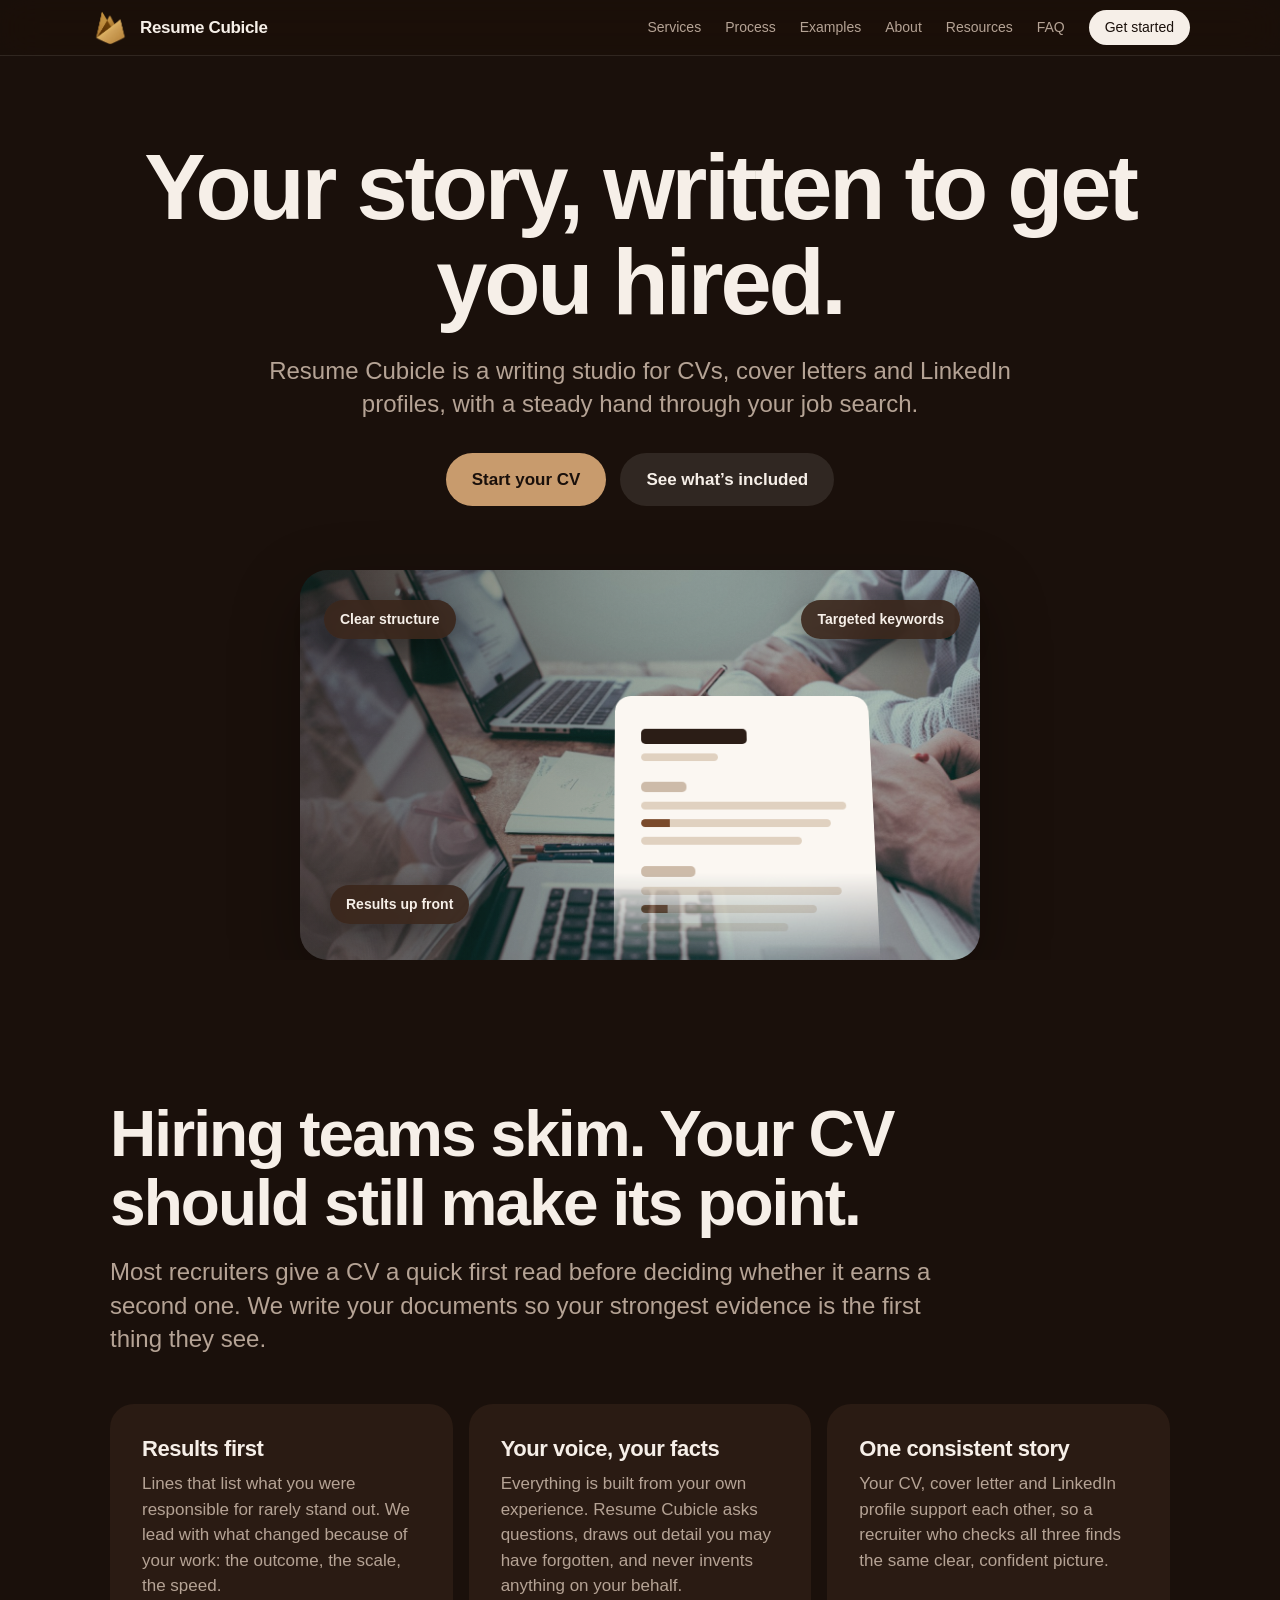
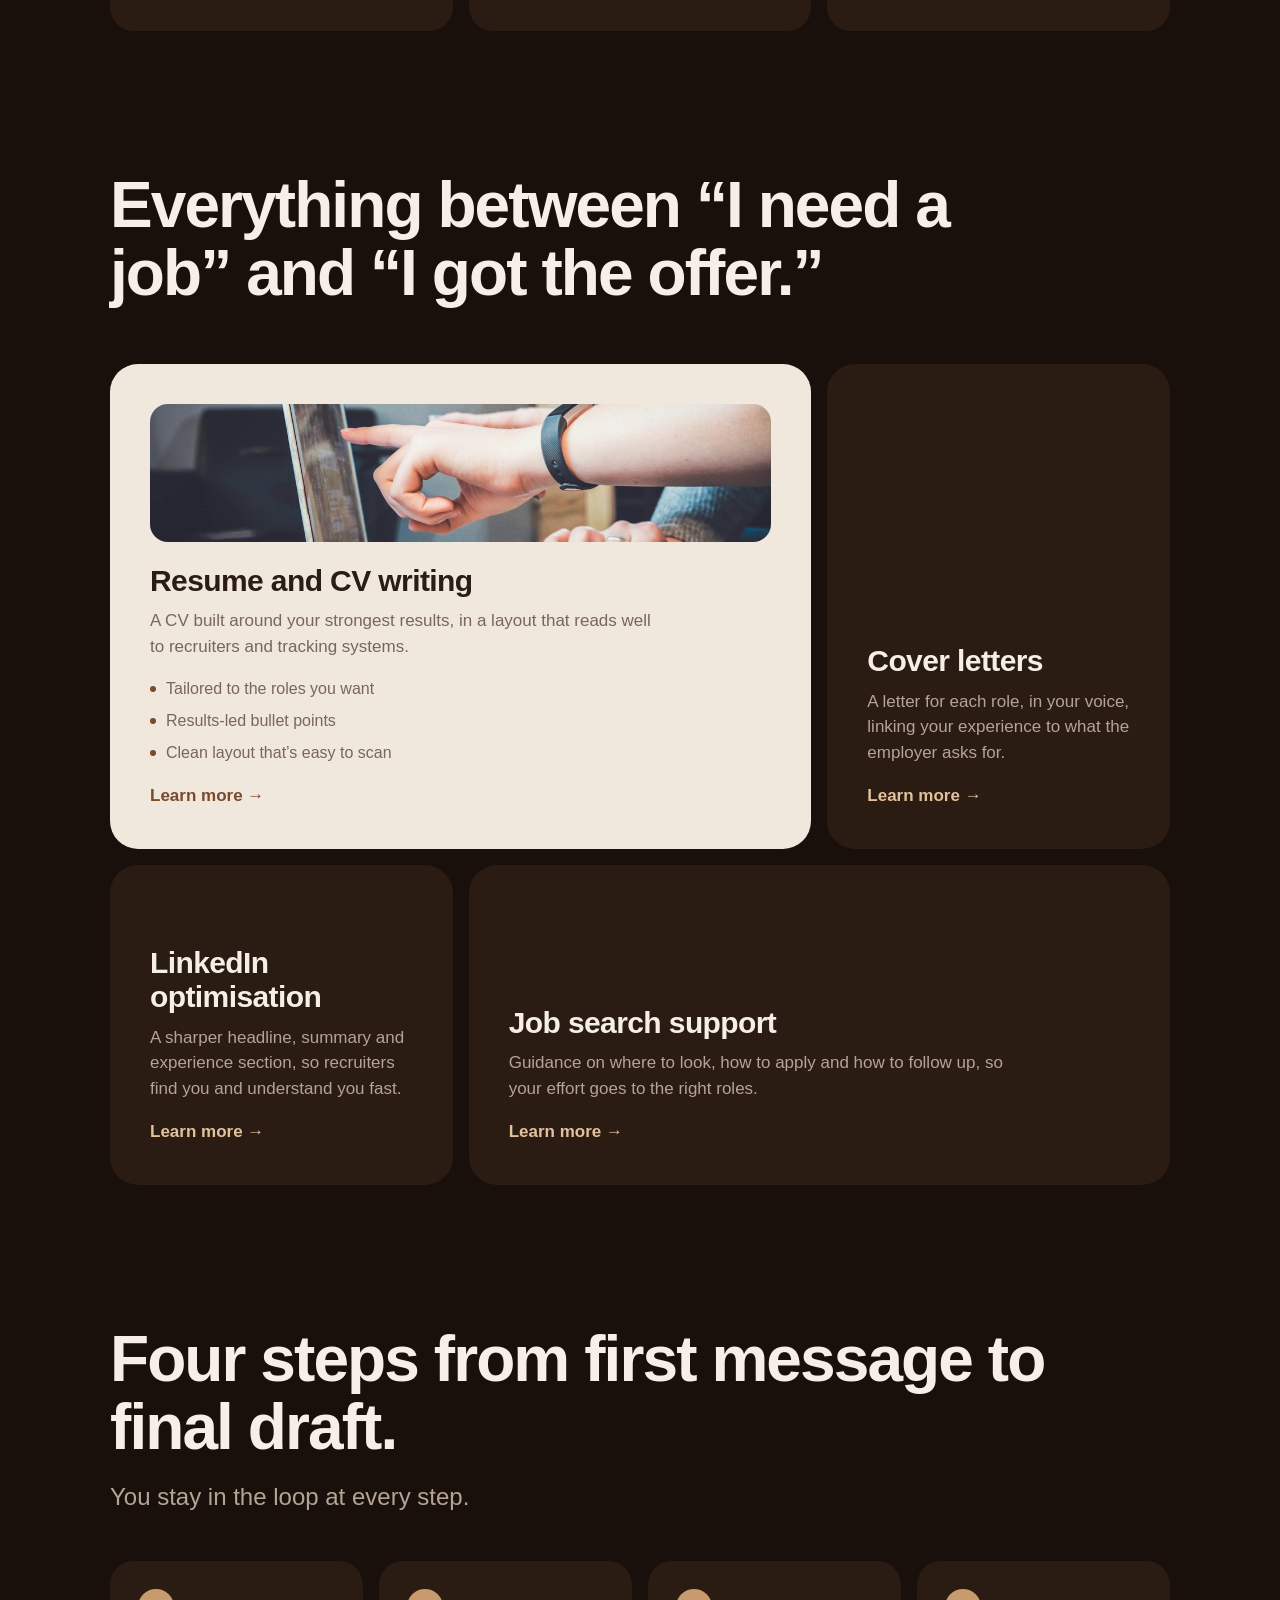
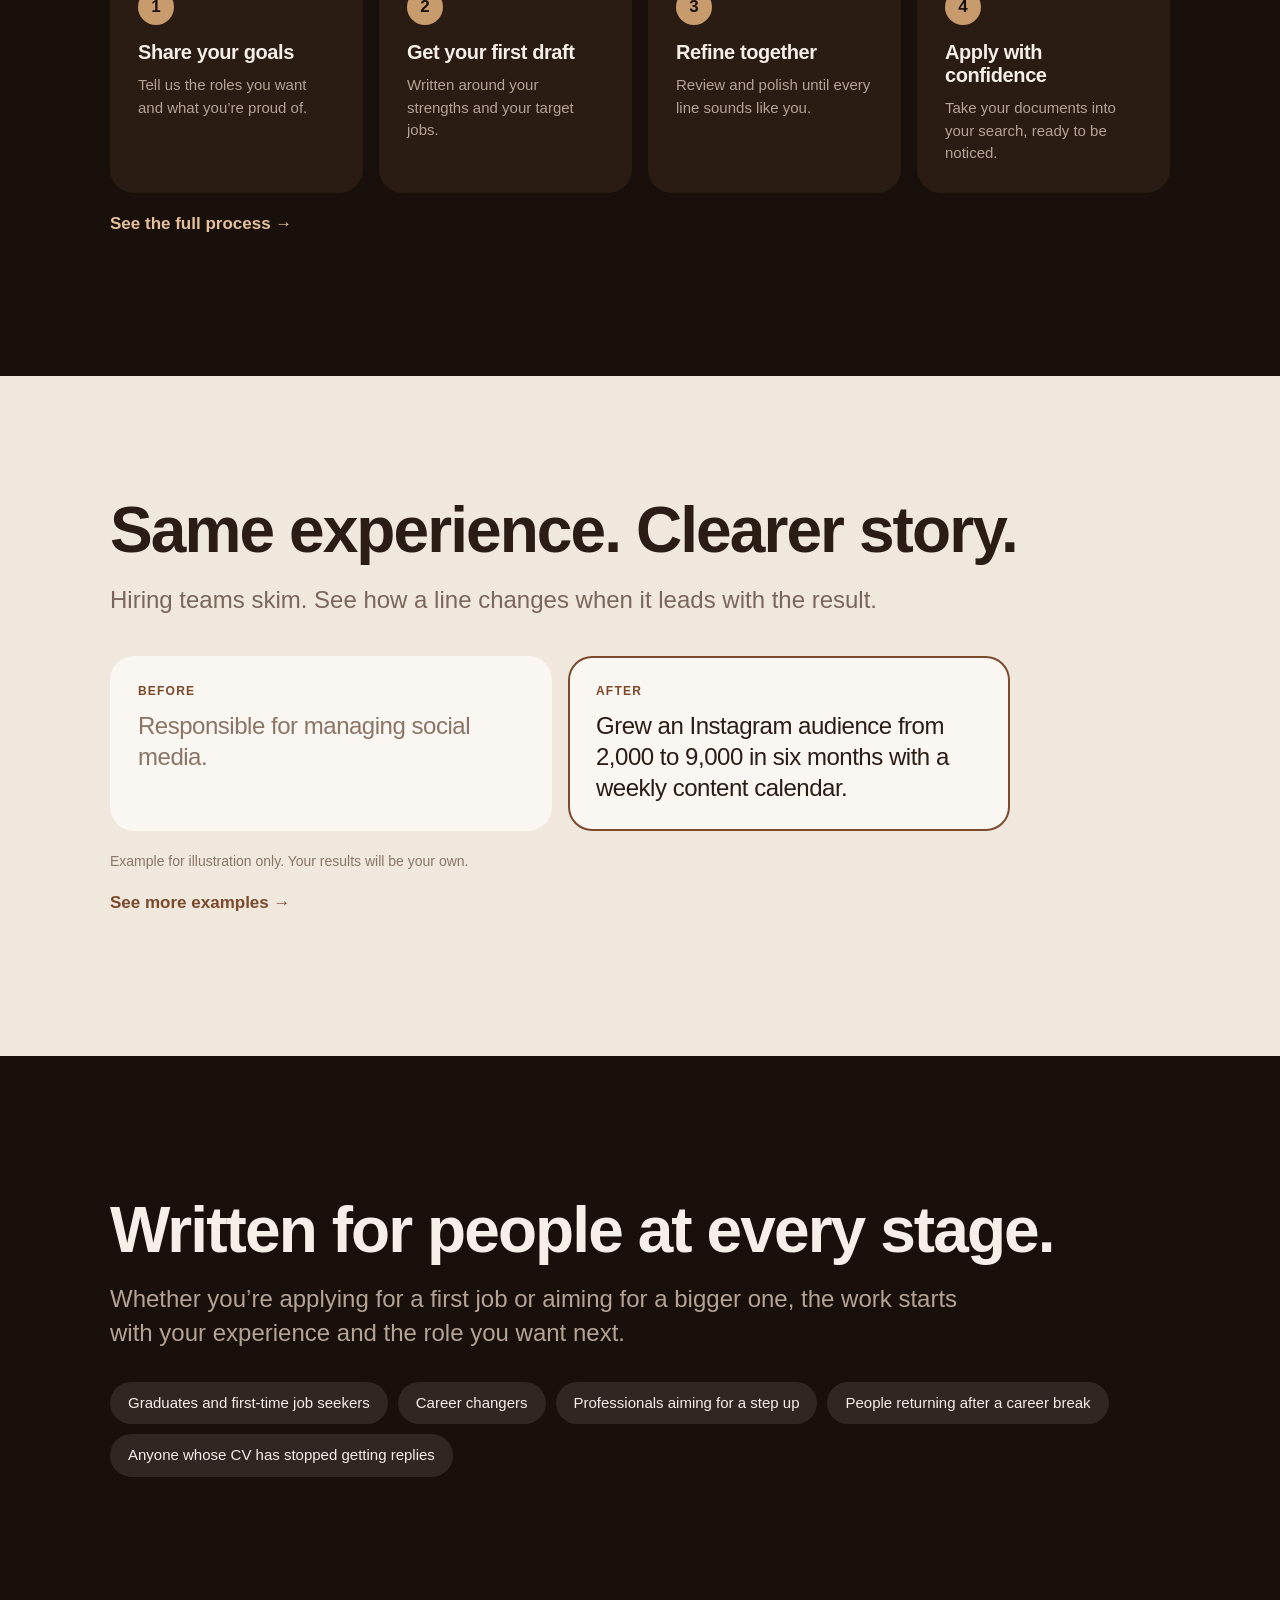
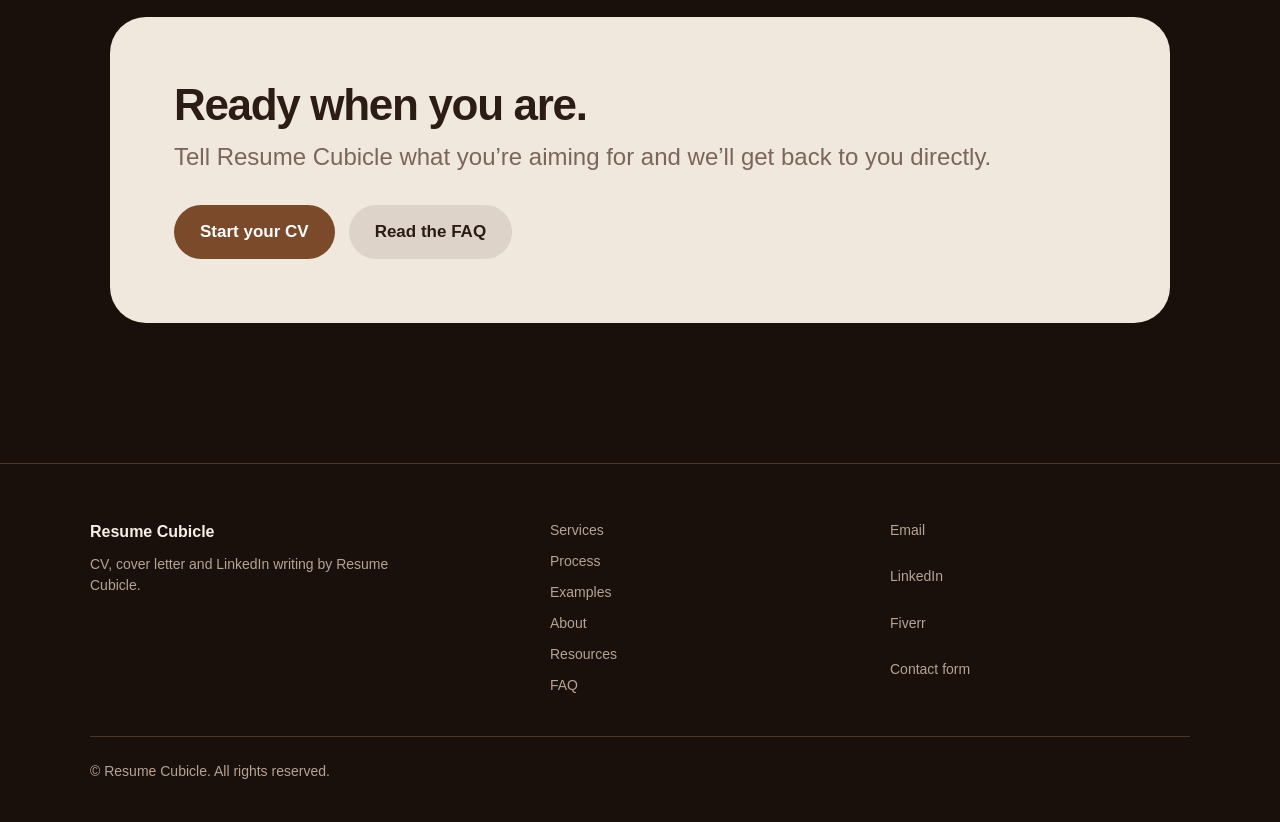
==== commit a93d40c4: "finish" ====
--- a/index.html
+++ b/index.html
@@ -7,11 +7,12 @@
 <meta name="description" content="Resume Cubicle: CV and resume writing, cover letters, LinkedIn optimisation and job search support.">
 <meta name="theme-color" content="#1a100b">
 <link rel="stylesheet" href="styles.css">
+<link rel="icon" type="image/png" href="assets/images/file_00000000b10881f58875699072473b52.png">
 </head>
 <body>
 <div class="bar"></div>
 <header class="nav">
-  <a class="logo" href="index.html">Resume Cubicle</a>
+  <a class="logo" href="index.html"><img src="assets/images/file_00000000b10881f58875699072473b52.png" alt="">Resume Cubicle</a>
   <button class="menu" id="menu" aria-expanded="false" aria-controls="links">Menu</button>
   <nav id="links" aria-label="Main">
     <a href="services.html">Services</a><a href="process.html">Process</a><a href="examples.html">Examples</a><a href="about.html">About</a><a href="resources.html">Resources</a><a href="faq.html">FAQ</a>
@@ -136,7 +137,7 @@
       <li><a href="services.html">Services</a></li><li><a href="process.html">Process</a></li><li><a href="examples.html">Examples</a></li><li><a href="about.html">About</a></li><li><a href="resources.html">Resources</a></li><li><a href="faq.html">FAQ</a></li>
     </ul>
     <ul>
-      <li><a data-link="email" href="contact.html">Email</a></li>
+      <li><a data-link="email" href="mailto:inquiries@resumecubicle.com">Email</a></li>
       <li><a data-link="linkedin" href="contact.html" target="_blank" rel="noopener noreferrer">LinkedIn</a></li>
       <li><a data-link="fiverr" href="contact.html" target="_blank" rel="noopener noreferrer">Fiverr</a></li>
       <li><a href="contact.html">Contact form</a></li>
--- a/styles.css
+++ b/styles.css
@@ -8,7 +8,8 @@
 /* Progress bar and navigation */
 .bar{position:fixed;inset:0 0 auto;height:3px;z-index:60;background:var(--ac);transform:scaleX(var(--sp,0));transform-origin:left}
 .nav{position:fixed;inset:0 0 auto;z-index:50;height:56px;display:flex;align-items:center;justify-content:space-between;padding:0 max(20px,calc((100vw - 1100px)/2));background:rgba(26,16,11,.72);-webkit-backdrop-filter:saturate(180%) blur(20px);backdrop-filter:saturate(180%) blur(20px);border-bottom:1px solid rgba(246,239,232,.1)}
-.logo{font-weight:650;letter-spacing:-.02em}
+.logo{display:flex;align-items:center;gap:10px;font-weight:650;letter-spacing:-.02em}
+.logo img{display:block;width:40px;height:40px;object-fit:contain}
 .nav nav{display:flex;gap:24px;align-items:center;font-size:14px;color:var(--mute)}
 .nav nav a:hover,.nav nav a[aria-current=page]{color:var(--ink)}
 .nav .pill{background:var(--ink);color:var(--bg);padding:7px 16px;border-radius:99px}
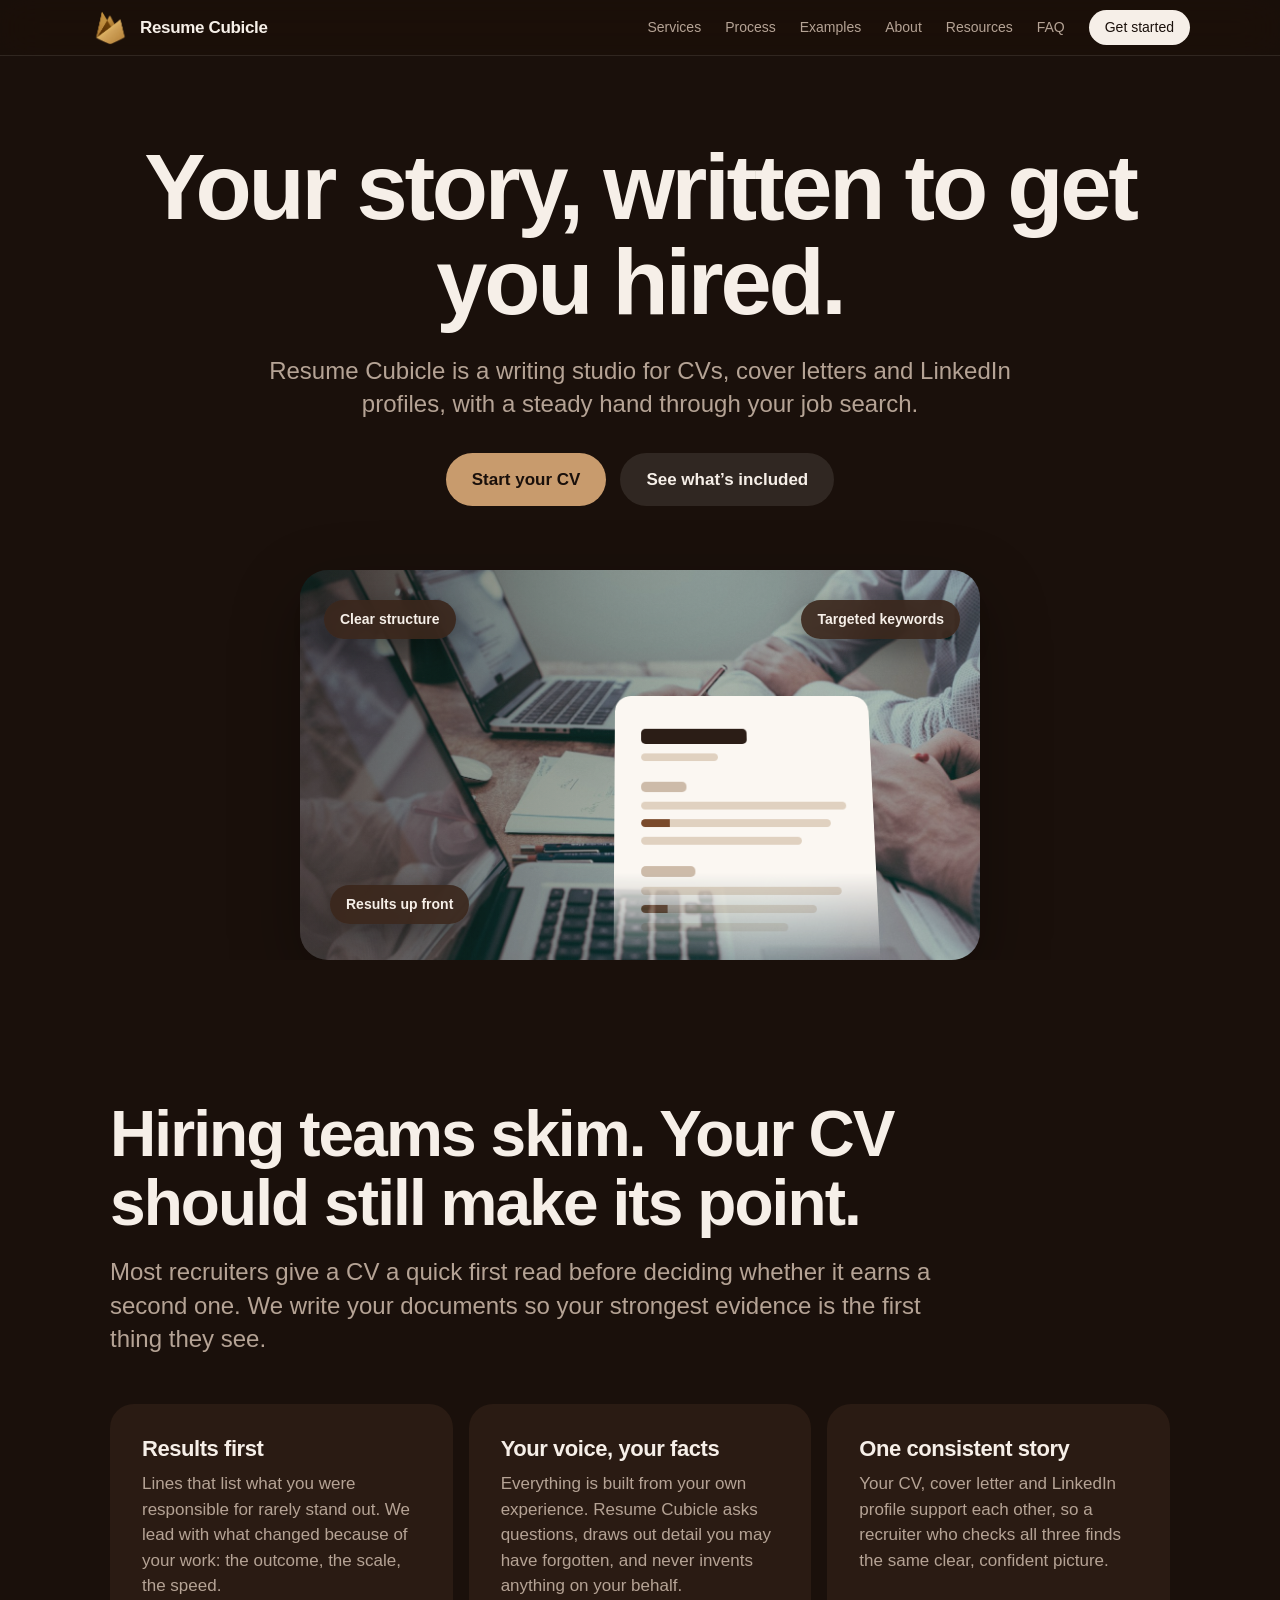
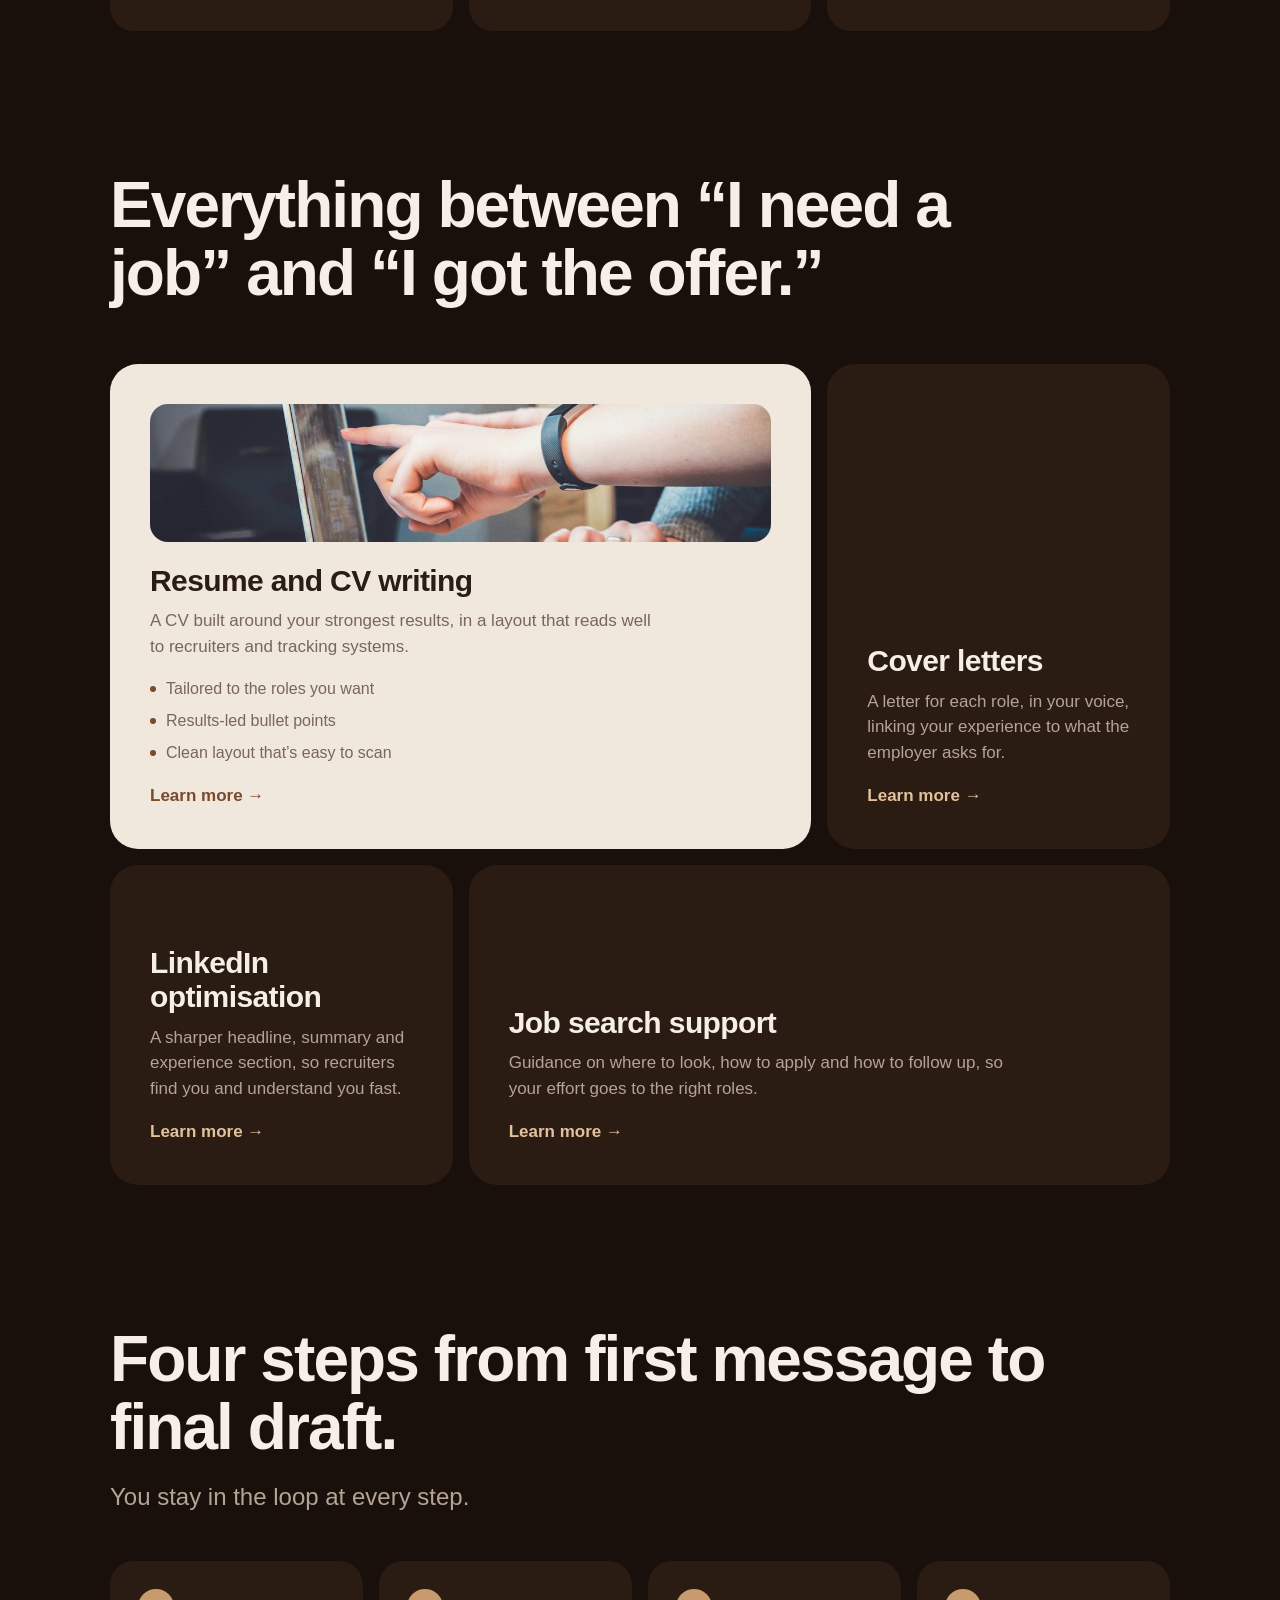
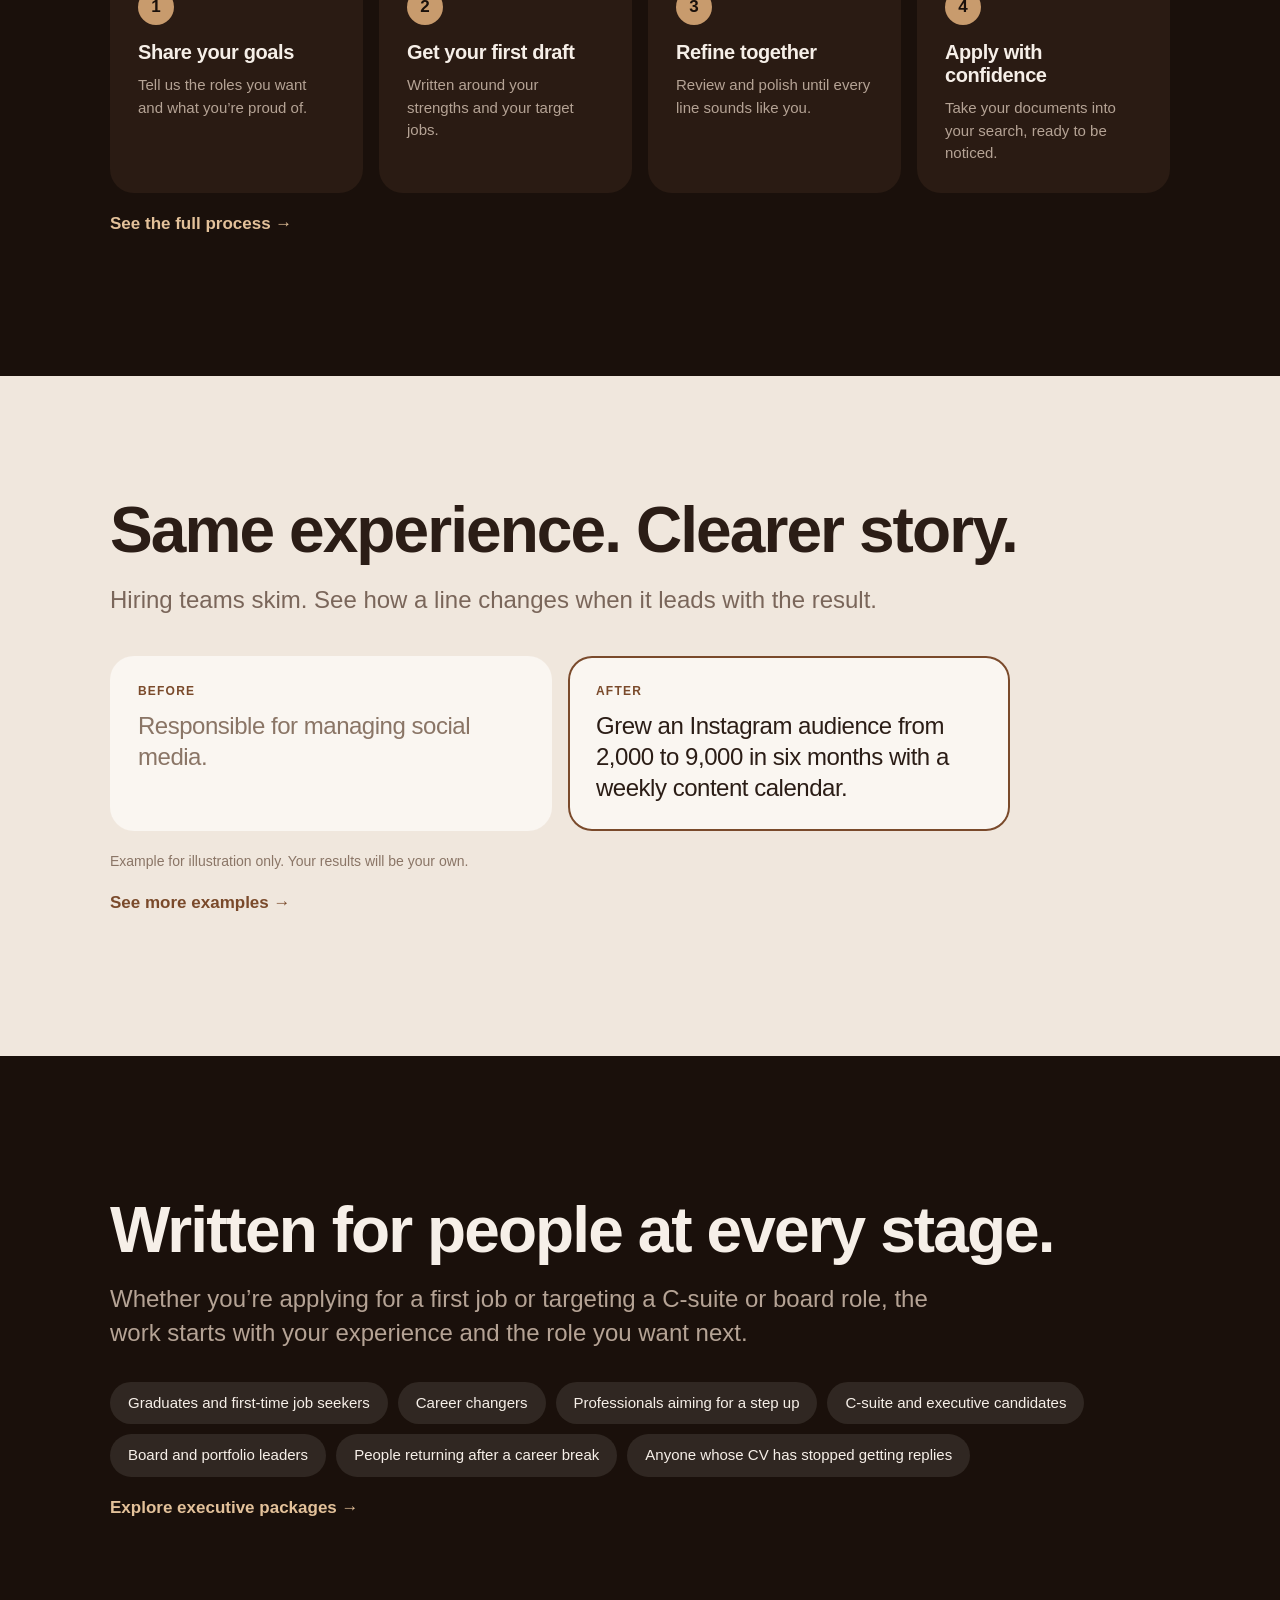
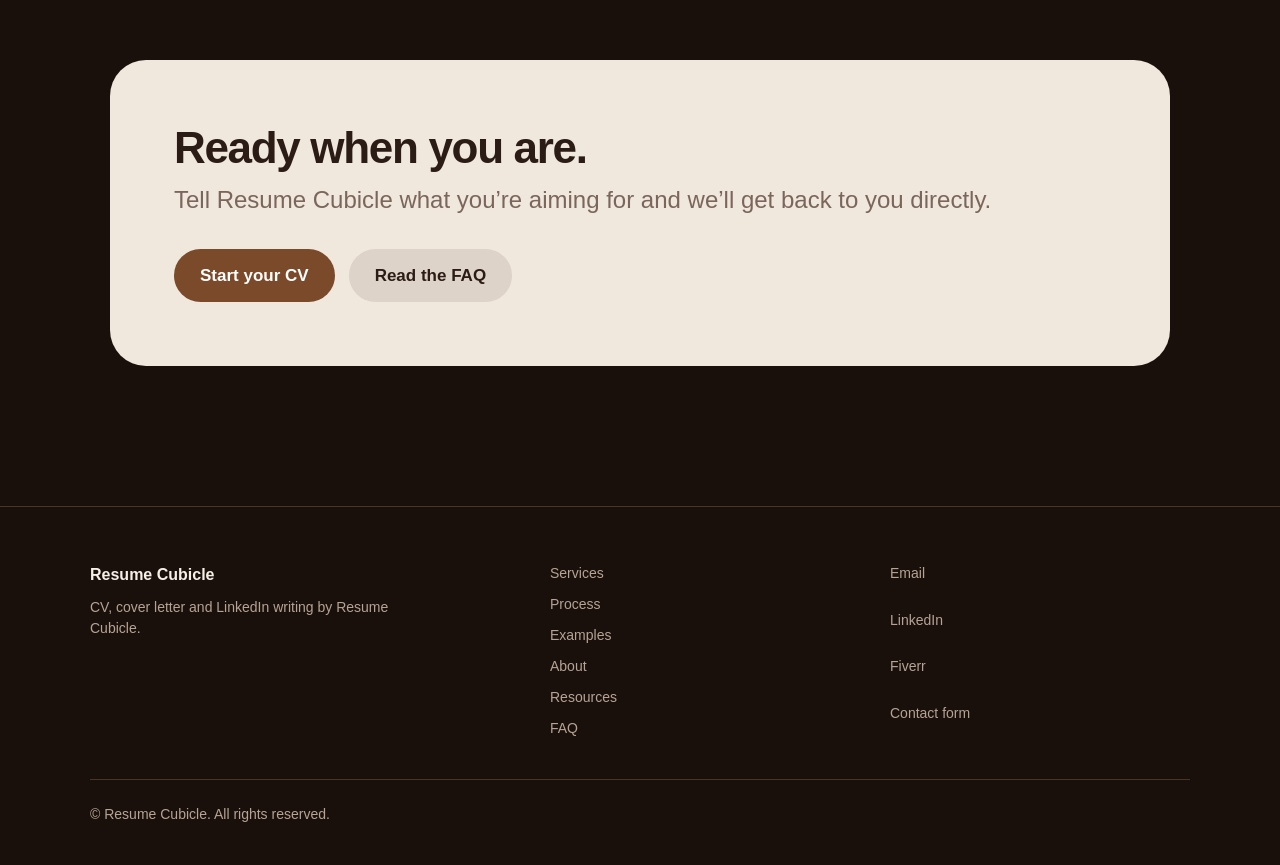
==== commit 188c3291: "executive" ====
--- a/index.html
+++ b/index.html
@@ -113,10 +113,11 @@
 
 <section class="wrap">
   <h2 class="rv">Written for people at every stage.</h2>
-  <p class="sub rv">Whether you’re applying for a first job or aiming for a bigger one, the work starts with your experience and the role you want next.</p>
+  <p class="sub rv">Whether you’re applying for a first job or targeting a C-suite or board role, the work starts with your experience and the role you want next.</p>
   <div class="pills rv">
-    <span>Graduates and first-time job seekers</span><span>Career changers</span><span>Professionals aiming for a step up</span><span>People returning after a career break</span><span>Anyone whose CV has stopped getting replies</span>
+    <span>Graduates and first-time job seekers</span><span>Career changers</span><span>Professionals aiming for a step up</span><span>C-suite and executive candidates</span><span>Board and portfolio leaders</span><span>People returning after a career break</span><span>Anyone whose CV has stopped getting replies</span>
   </div>
+  <a class="more" href="services.html#executive-packages">Explore executive packages →</a>
 </section>
 
 <section class="band">
--- a/styles.css
+++ b/styles.css
@@ -65,6 +65,14 @@
 .card h3{font-size:22px}
 .card p{color:var(--mute)}
 .card .list{margin-top:16px}
+.executive{max-width:1100px;margin:40px auto 0;padding-top:72px;border-top:1px solid var(--line)}
+.executive h2,.executive>.eyebrow,.executive>.sub,.executive>.fine{margin-left:20px;margin-right:20px}
+.executive h2{max-width:15em}
+.executive>.sub{max-width:36em}
+.executive .grid3{padding:0 20px}
+.executive .card{display:flex;flex-direction:column;align-items:flex-start}
+.executive .card .more{margin-top:auto;padding-top:22px}
+.executive>.fine{margin-top:24px}
 .list{list-style:none;padding:0;display:grid;gap:10px}
 .list li{display:flex;gap:12px;color:var(--ink)}
 .list li::before{content:"";flex:none;width:6px;height:6px;margin-top:.62em;border-radius:50%;background:var(--ac2)}
@@ -222,6 +230,9 @@
 .chip{padding:7px 11px;font-size:12px}
 .c1{top:22px;left:12px}.c2{top:22px;right:10px}.c3{top:267px;left:16px}
 .tile-photo{height:124px}
+.executive{margin:24px 20px 0;padding-top:56px}
+.executive h2,.executive>.eyebrow,.executive>.sub,.executive>.fine{margin-left:0;margin-right:0}
+.executive .grid3{padding:0}
 }
 @media(prefers-reduced-motion:reduce){
 *{animation:none!important;transition:none!important}
